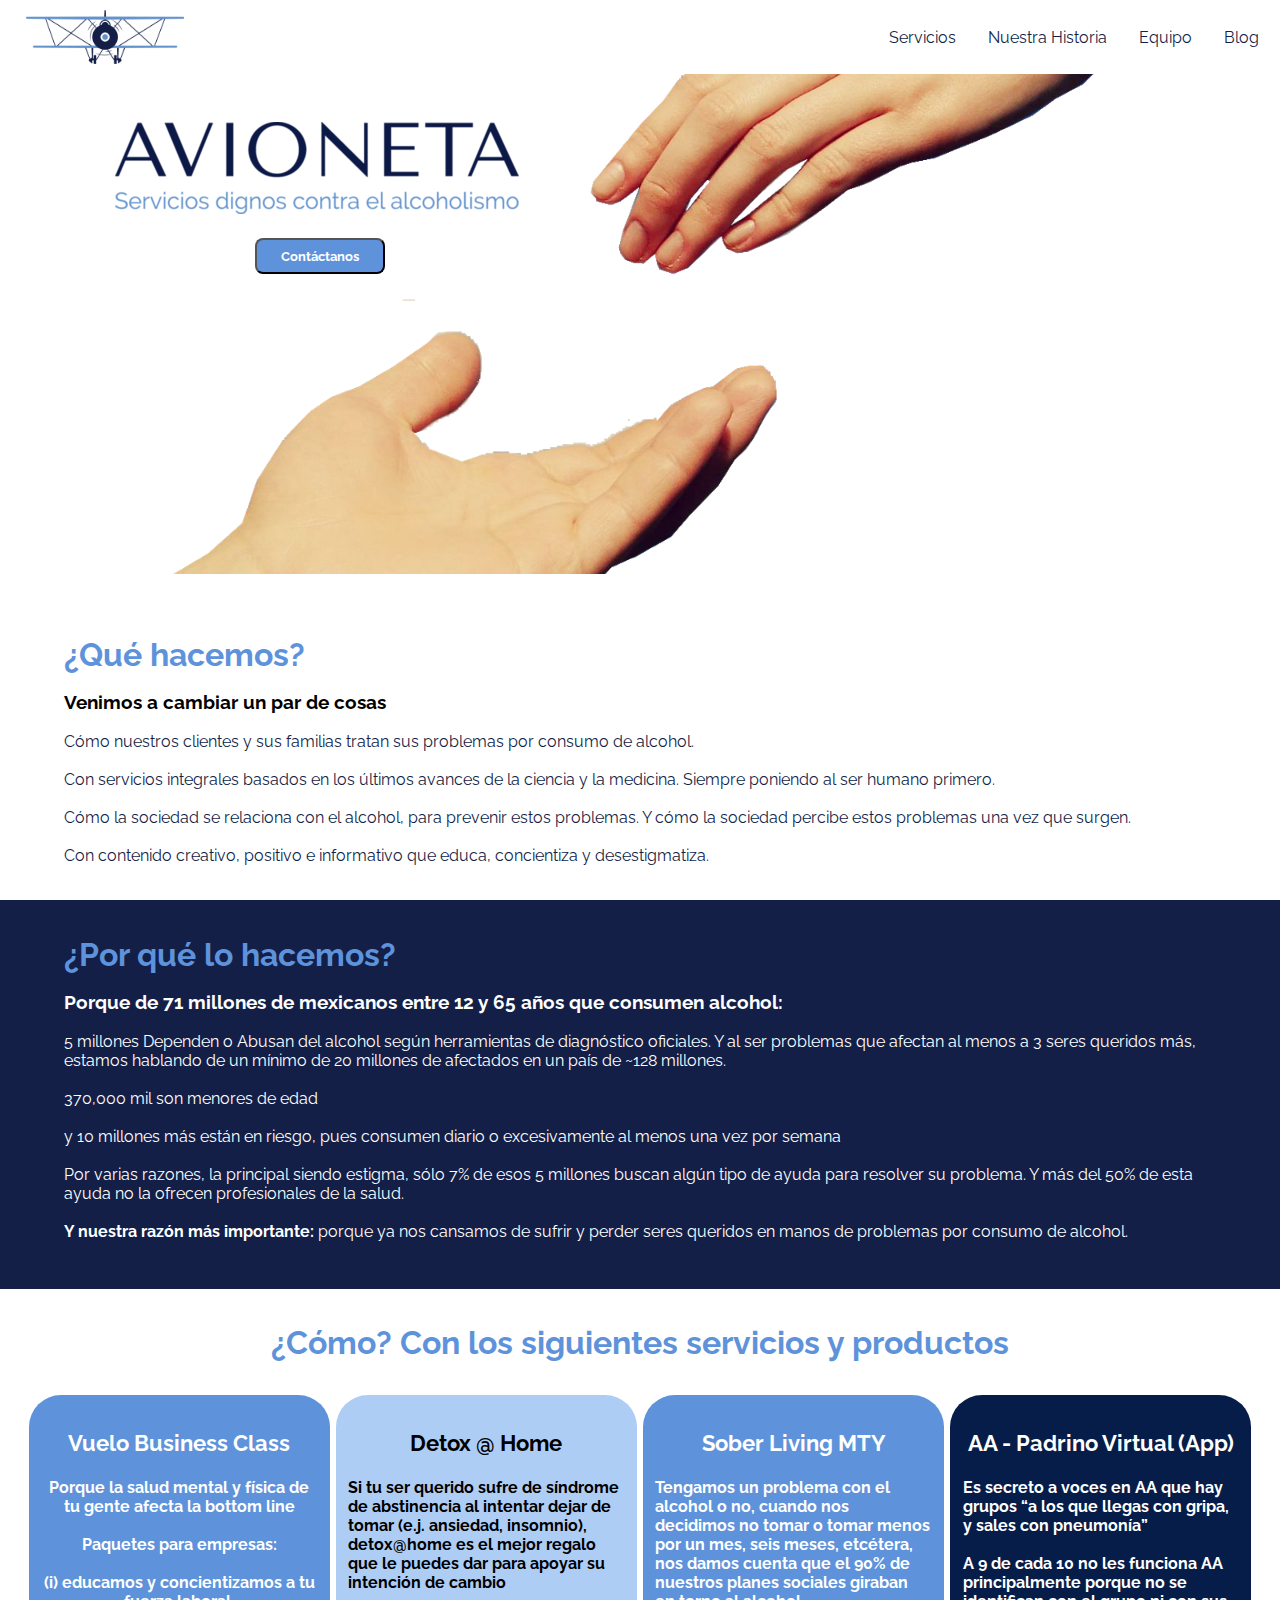
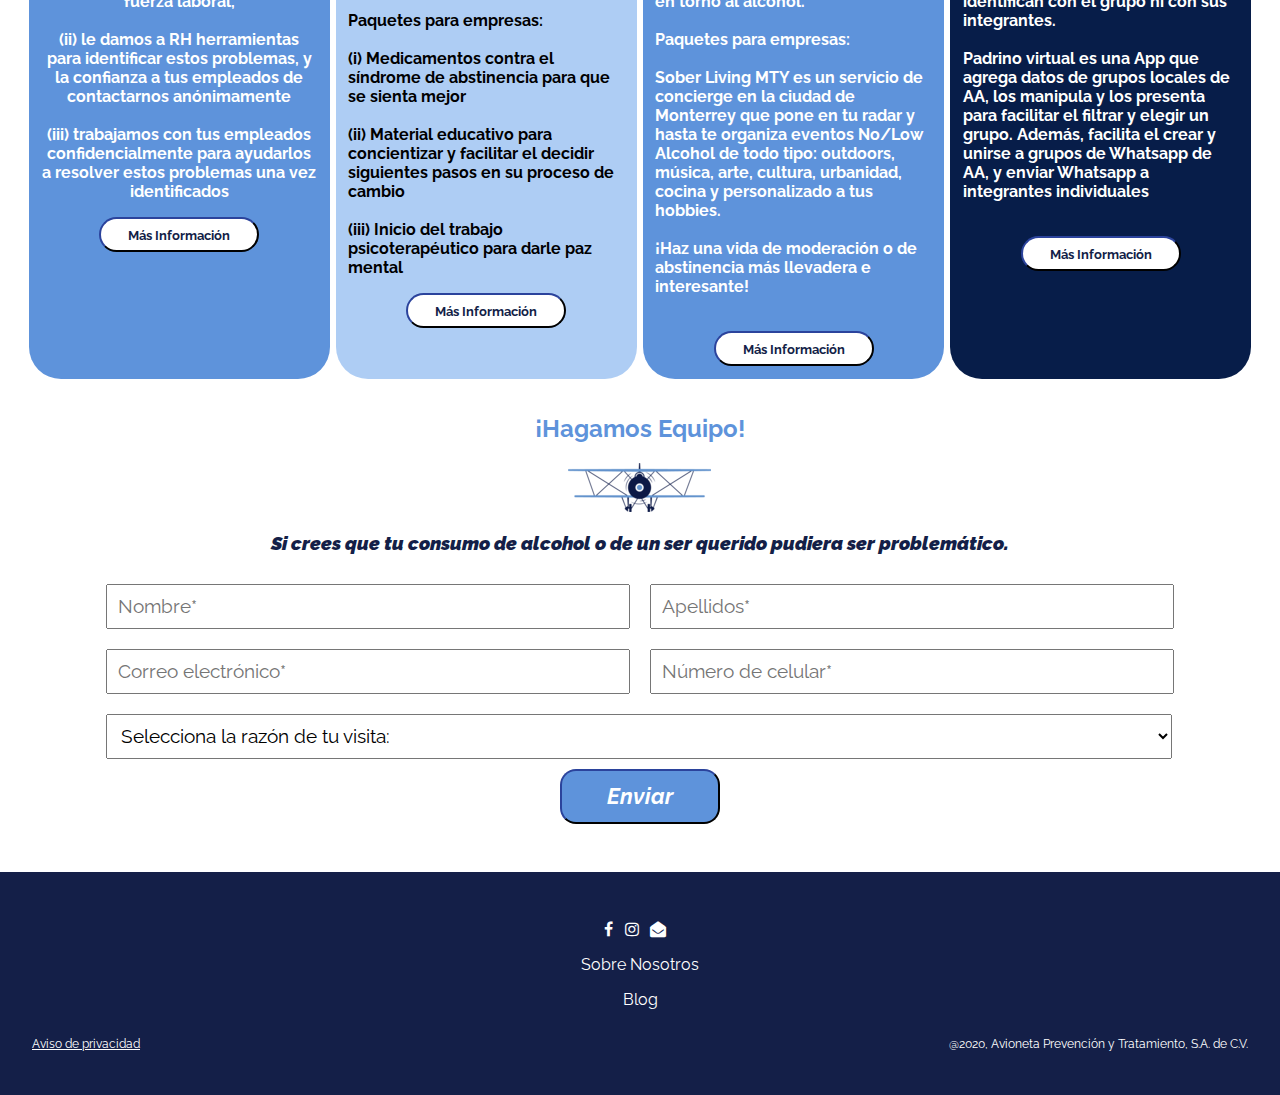
==== index.html @ 21b9b807 "first commit" ====
<html lang="en">
<head>
  <meta charset="UTF-8">
  <meta http-equiv="X-UA-Compatible" content="IE=edge">
  <meta name="viewport" content="width=device-width, initial-scale=1.0">
  <link rel="stylesheet" href="./styles/style.css">
  <link rel="stylesheet" href="https://cdnjs.cloudflare.com/ajax/libs/font-awesome/4.7.0/css/font-awesome.min.css">
  <title>Avioneta: Prevención y manejo de problemas por consumo de alcohol</title>
</head>
<body>
  
  <!-- Navbar -->
  <nav class="navbar">
    <div class="brand-title">
      <img src="assets/emblema_azul y celeste.png" alt="" class="navbar-image">
    </div>
    <a href="#" class="toggle-button">
      <span class="bar"></span>
      <span class="bar"></span>
      <span class="bar"></span>
    </a>
    <div class="navbar-links">
      <ul>
        <li><a href="#">Servicios</a></li>
        <li><a href="#">Nuestra Historia</a></li>
        <li><a href="#">Equipo</a></li>
        <li><a href="#">Blog</a></li>
      </ul>
    </div>
  </nav>

  <!-- Hero Image -->
  <div class="hero-logo-mobile"></div>
  <div class="hero-image">
    <div class="container-hero-image">
      <div class="hero-logo"></div>
      <!-- <h1><span class="hero-heading">Prevención y manejo de problemas por consumo de alcohol</span></h1>
      <span class="heroo-subheading">Estamos para ayudarte</span>
      <br> -->
      <button class="btn-contact">Contáctanos</button>
    </div>
  </div>

  <!-- Que hacemos -->
  <div class="seccion1_main_container">
    <!-- <div class="logo-avion"></div> -->
    <h1 class="seccion1_title">¿Qué hacemos?</h2>
      <h3 class="seccion1_subtitle">Venimos a cambiar un par de cosas</h2>
      <div class="paragraph_container">
        <p class="paragraph">
        
          Cómo nuestros clientes y sus familias tratan sus problemas por consumo de alcohol. <br><br>
          
          Con servicios integrales basados en los últimos avances de la ciencia y la medicina. Siempre poniendo al ser humano primero. <br><br>
          
          Cómo la sociedad se relaciona con el alcohol, para prevenir estos problemas. Y cómo la sociedad percibe estos problemas una vez que surgen. <br><br>
          
          Con contenido creativo, positivo e informativo que educa, concientiza y desestigmatiza. <br><br>
          
        </p>
      </div>
  </div>

  <!-- ¿Porque? -->
  <div class="seccion2_main_container">
    <h1 class="seccion2_title">¿Por qué lo hacemos? </h2>
      <h3 class="seccion2_subtitle">Porque de 71 millones de mexicanos entre 12 y 65 años que consumen alcohol:</h2>
      <div class="paragraph_container">
        <p class="paragraph_2">
        
          5 millones Dependen o Abusan del alcohol según herramientas de diagnóstico oficiales. Y al ser problemas que afectan al menos a 3 seres queridos más, estamos hablando de un mínimo de 20 millones de afectados en un país de ~128 millones.<br><br>
          
          370,000 mil son menores de edad<br><br>
          
          y 10 millones más están en riesgo, pues consumen diario o excesivamente al menos una vez por semana <br><br>
          
          Por varias razones, la principal siendo estigma, sólo 7% de esos 5 millones buscan algún tipo de ayuda para resolver su problema. Y más del 50% de esta ayuda no la ofrecen profesionales de la salud. <br><br>

          <strong>Y nuestra razón más importante:</strong>
           porque ya nos cansamos de sufrir y perder seres queridos en manos de problemas por consumo de alcohol.<br><br>
        </p>
      </div>
  </div>

  <!-- ¿Como?  Seccion 3-->
  <div class="seccion3_main_container">
    <h1 class="seccion3_title">¿Cómo? Con los siguientes servicios y productos</h2>
      <!-- 4 Columns -->
        <div class="flex_main_container">
          
          <!-- Column 1 -->
          <div class="column column1">
            <h3 class="heading_column heading_column1 ">Vuelo Business Class</h3>
            <p>
              Porque la salud mental y física de tu gente afecta la bottom line <br><br>
              Paquetes para empresas:
              <br><br>
              (i) educamos y concientizamos a tu fuerza laboral,
              <br><br>
              (ii) le damos a RH herramientas para identificar estos problemas, y la confianza a tus empleados de contactarnos anónimamente
              <br><br>
              (iii) trabajamos con tus empleados confidencialmente para ayudarlos a resolver estos problemas una vez identificados
            </p>
            <button class="btn_mas_info">Más Información</button>
          </div>

          <!-- Column 2 -->
          <div class="column column2">
            <h3 class="heading_column heading_column2">Detox @ Home</h3>
            <p>
              Si tu ser querido sufre de síndrome de abstinencia al intentar dejar de tomar (e.j. ansiedad, insomnio), detox@home es el mejor regalo que le puedes dar para apoyar su intención de cambio<br><br>
              Paquetes para empresas:
              <br><br>
              (i) Medicamentos contra el síndrome de abstinencia para que se sienta mejor
              <br><br>
              (ii) Material educativo para concientizar y facilitar el decidir siguientes pasos en su proceso de cambio
              <br><br>
              (iii) Inicio del trabajo psicoterapéutico para darle paz mental
            </p>
            <button class="btn_mas_info">Más Información</button>
          </div>
        
         <!-- Column 3 -->
         <div class="column column3">
          <h3 class="heading_column heading_column3">Sober Living MTY</h3>
          <p>
            Tengamos un problema con el alcohol o no, cuando nos decidimos no tomar o tomar menos por un mes, seis meses, etcétera, nos damos cuenta que el 90% de nuestros planes sociales giraban en torno al alcohol.<br><br>
            Paquetes para empresas:
            <br><br>
            Sober Living MTY es un servicio de concierge en la ciudad de Monterrey que pone en tu radar y hasta te organiza eventos No/Low Alcohol de todo tipo: outdoors, música, arte, cultura, urbanidad, cocina y personalizado a tus hobbies.
            <br><br>
            ¡Haz una vida de moderación o de abstinencia más llevadera e interesante!
            <br><br>
          </p>
          <button class="btn_mas_info">Más Información</button>
        </div>

        <!-- Column 4 -->
        <div class="column column4">
          
          <div>
            <h3 class="heading_column heading_column4">AA - Padrino Virtual (App)</h3>
            <p>
              Es secreto a voces en AA que hay grupos “a los que llegas con gripa, y sales con pneumonía”<br><br>
              A 9 de cada 10 no les funciona AA principalmente porque no se identifican con el grupo ni con sus integrantes.
              <br><br>
              Padrino virtual es una App que agrega datos de grupos locales de AA, los manipula y los presenta para facilitar el filtrar y elegir un grupo. Además, facilita el crear y unirse a grupos de Whatsapp de AA, y enviar Whatsapp a integrantes individuales
              <br><br>
            </p>
          </div>

          <div>
            <button class="btn_mas_info">Más Información</button>
          </div>

        </div>
      </div>
    </div>
    <!-- Maincontainer Div ENDS-->

    <!-- Seccion 4 Contactanos -->
    <div class="section_4_main">
      <div class="section_4_container">
        <h2 class="section4_heading">¡Hagamos Equipo!</h2>
        <!-- <h3 class="section4_subheading1">Ponte en contacto con nosotros</h3> -->
        <div class="logo-avion"></div>
         <h3 class="section4_subheading2">Si crees que tu consumo de alcohol o de un ser querido pudiera ser problemático. <br>
          </h3>
          <!-- Error Message -->
          <div class="error_message" id='error_message'></div>
           <form action="" class="contact_form" onsubmit="return validation()">
            <div class="form_section">
              <input type="text" placeholder="Nombre*" id="name">
              <input type="text" placeholder="Apellidos*" id="last_name">
            </div> 
            <div class="form_section">
              <input type="text" placeholder="Correo electrónico*" id="email">
              <input type="text" placeholder="Número de celular*" id="phone">
            </div>
             
             <select class="select_form" name="" id="razon_visita">
               <option value="no_selection">Selecciona la razón de tu visita:</option>
               <option value="consumo_propio">Es posible que mi consumo de alchol es problemático</option>
               <option value="ser_querido">Un ser querido tiene problemas con el alchol</option>
               <option value="otra">Otra</option>
              </select>
             
             <button type="submit" class="btn_submit_form">Enviar</button>
           </form>
     </div>
   </div>

   <!-- Footer -->
   <footer class="main-footer">
    <nav>
        <ul class="main-footer__links">
            <li class="main-footer__link">
              <a href="#" class="facebook"><i class="fa fa-facebook"></i></a>
              <a href="#" class="instagram"><i class="fa fa-instagram"></i></a>
              <a href="#" class="twitter"><i class="fa fa-envelope-open"></i></a>
              <a href="#" class="twitter"><i class="fa fa-linkedin-in"></i></a>
            </li>
            <li class="main-footer__link">
                <a href="#">Sobre Nosotros</a>
            </li>
            <li class="main-footer__link">
                <a href="#">Blog</a>
            </li>
        </ul>
      <div class="container_aviso">
        <a href="" class="aviso_privacidad">Aviso de privacidad</a>
        <p> @2020, Avioneta Prevención y Tratamiento, S.A. de C.V.</p>
      </div>
    </nav>
</footer>
  <script src="https://smtpjs.com/v3/smtp.js"></script>
  <script src="script.js" defer></script>
</body>
</html>
---- styles/style.css ----
@import url("https://fonts.googleapis.com/css?family=Raleway");
@import url("https://fonts.googleapis.com/css?family=Raleway");
@import url("https://fonts.googleapis.com/css?family=Raleway");
@import url("https://fonts.googleapis.com/css?family=Raleway");
@import url("https://fonts.googleapis.com/css?family=Raleway");
@import url("https://fonts.googleapis.com/css?family=Raleway");
@import url("https://fonts.googleapis.com/css?family=Raleway");
@import url("https://fonts.googleapis.com/css?family=Raleway");
@import url("https://fonts.googleapis.com/css?family=Raleway");
@import url("https://fonts.googleapis.com/css?family=Raleway");
@import url("https://fonts.googleapis.com/css?family=Raleway");
@import url("https://fonts.googleapis.com/css?family=Raleway");
@import url("https://fonts.googleapis.com/css?family=Raleway");
@import url("https://fonts.googleapis.com/css?family=Raleway");
@import url("https://fonts.googleapis.com/css?family=Raleway");
@import url("https://fonts.googleapis.com/css?family=Raleway");
.navbar {
  display: -webkit-box;
  display: -ms-flexbox;
  display: flex;
  position: relative;
  -webkit-box-pack: justify;
      -ms-flex-pack: justify;
          justify-content: space-between;
  -webkit-box-align: center;
      -ms-flex-align: center;
          align-items: center;
  background-color: white;
  color: #141f48;
  padding: 5px;
}

.brand-title {
  font-size: 1.5rem;
  padding: 5px;
  margin-left: 1rem;
}

.navbar-image {
  width: 20%;
}

.navbar-links {
  height: 100%;
}

.navbar-links ul {
  display: -webkit-box;
  display: -ms-flexbox;
  display: flex;
  margin: 0;
  padding: 0;
}

.navbar-links li {
  list-style: none;
}

.navbar-links li a {
  display: block;
  text-decoration: none;
  color: #141f48;
  padding: 1rem;
}

.navbar-links li a:hover {
  background-color: #5e93dB;
  color: white;
}

.toggle-button {
  position: absolute;
  top: .75rem;
  right: 1rem;
  display: none;
  -webkit-box-orient: vertical;
  -webkit-box-direction: normal;
      -ms-flex-direction: column;
          flex-direction: column;
  -webkit-box-pack: justify;
      -ms-flex-pack: justify;
          justify-content: space-between;
  width: 30px;
  height: 21px;
}

.toggle-button .bar {
  height: 3px;
  width: 100%;
  background-color: #141f48;
  border-radius: 10px;
}

@media (max-width: 800px) {
  .navbar {
    -webkit-box-orient: vertical;
    -webkit-box-direction: normal;
        -ms-flex-direction: column;
            flex-direction: column;
    -webkit-box-align: start;
        -ms-flex-align: start;
            align-items: flex-start;
  }
  .toggle-button {
    display: -webkit-box;
    display: -ms-flexbox;
    display: flex;
  }
  .navbar-links {
    display: none;
    width: 100%;
  }
  .navbar-links ul {
    width: 100%;
    -webkit-box-orient: vertical;
    -webkit-box-direction: normal;
        -ms-flex-direction: column;
            flex-direction: column;
  }
  .navbar-links ul li {
    text-align: center;
  }
  .navbar-links ul li a {
    padding: .5rem 1rem;
  }
  .navbar-links.active {
    display: -webkit-box;
    display: -ms-flexbox;
    display: flex;
  }
}

.hero-image {
  position: relative;
  height: 500px;
  overflow: hidden;
  background: url(../assets/hero_manos.png) no-repeat center;
  background-size: cover;
  z-index: 1;
}

.hero-logo {
  background: url(../assets/lgo-hero_404x92.png) no-repeat;
  display: block;
  margin: auto;
  margin-top: 3rem;
  height: 100px;
  width: 410px;
  z-index: 3;
}

.hero-logo-mobile {
  display: none;
}

.container-hero-image {
  position: absolute;
  width: 50%;
  overflow: hidden;
  text-align: center;
  z-index: 2;
}

.hero-heading {
  font-size: 1.0rem;
}

.hero-subheading {
  font-size: 1.0rem;
}

.btn-contact {
  background-color: #5e93dB;
  font-family: Raleway;
  font-weight: bold;
  border-radius: 0.5rem;
  color: white;
  padding: 0.5rem 1.5rem 0.5rem 1.5rem;
  display: block;
  margin: auto;
  margin-top: 1rem;
}

.btn-contact:hover {
  background-color: #141f48;
}

@media screen and (max-width: 650px) {
  .hero-image {
    height: 500px;
    background: url(../assets/hero_manos.png) no-repeat center;
    background-size: cover;
  }
  .container-hero-image {
    display: none;
  }
  .hero-logo-mobile {
    background: url(../assets/lgo-hero_404x92.png) no-repeat;
    display: block;
    margin: auto;
    margin-top: 3rem;
    height: 100px;
    width: 410px;
    z-index: 3;
  }
}

.seccion1_main_container {
  padding: 5%;
  padding-bottom: 0;
  padding-top: 4%;
}

.logo-avion {
  margin: auto;
  text-align: center;
  background: url(../assets/avioneta_143x49.png) no-repeat;
  height: 50px;
  width: 145px;
}

.seccion1_title {
  color: #5e93dB;
  margin: auto;
  margin-top: 10px;
}

seccion1_subtitle {
  color: #141f48;
}

.paragraph {
  font: Ralway;
  color: #141f48;
}

.seccion2_main_container {
  padding: 5%;
  padding-top: 2%;
  padding-bottom: 1%;
  background-color: #141f48;
}

.logo-avion {
  margin: auto;
  text-align: center;
  background: url(../assets/avioneta_143x49.png) no-repeat;
  height: 50px;
  width: 145px;
}

.seccion2_title {
  color: #5e93dB;
  margin: auto;
  margin-top: 10px;
}

.seccion2_subtitle {
  color: white;
}

.paragraph_2 {
  font: Ralway;
  color: white;
}

.seccion3_main_container {
  padding: 2%;
  padding-top: 2%;
  padding-bottom: 1%;
  background-color: white;
}

.seccion3_title {
  color: #5e93dB;
  margin: auto;
  margin-top: 10px;
  text-align: center;
  margin-bottom: 2.5%;
}

.flex_main_container {
  display: -webkit-box;
  display: -ms-flexbox;
  display: flex;
  -webkit-box-pack: justify;
      -ms-flex-pack: justify;
          justify-content: space-between;
}

.column {
  padding: 1%;
  margin: .25%;
  border-radius: 2rem;
  font-weight: bold;
  width: 25%;
}

.column h3 {
  text-align: center;
  font-size: 1.4rem;
}

.column1 {
  background-color: #5e93dB;
}

.column1 h3 {
  text-align: center;
  color: white;
}

.column1 p {
  text-align: center;
  color: white;
}

.column2 {
  background-color: #9dc2f2d2;
}

.column3 {
  background-color: #5E93DB;
}

.column3 h3 {
  color: white;
}

.column3 p {
  color: white;
}

.column4 {
  background-color: #071D49;
  color: white;
}

@media screen and (max-width: 650px) {
  .flex_main_container {
    display: block;
    -webkit-box-pack: justify;
        -ms-flex-pack: justify;
            justify-content: space-between;
  }
  .column {
    margin: 2%;
    padding: 2%;
    width: 96%;
  }
}

.btn_mas_info {
  height: 35px;
  width: 10rem;
  background-color: white;
  color: #141f48;
  border-radius: 2rem;
  border-color: #141f48;
  font-weight: bold;
  font-style: normal;
  display: block;
  margin: auto;
}

.btn_mas_info:hover {
  color: white;
}

.section_4_container {
  width: 85%;
  margin: auto;
}

.logo-avion {
  margin: auto;
  text-align: center;
  background: url(../assets/avioneta_143x49.png) no-repeat;
  height: 50px;
  width: 145px;
}

.section4_heading {
  text-align: center;
  font-size: 1.5rem;
  color: #5e93dB;
}

.section4_subheading1 {
  font-size: 1.4rem;
  font-weight: 900;
  color: #141f48;
  text-align: center;
  font-style: oblique;
}

.section4_subheading2 {
  font-size: 1.2rem;
  font-weight: 900;
  color: #141f48;
  text-align: center;
  font-style: italic;
}

.contact_form {
  text-align: center;
}

.contact_form input {
  width: 100%;
  height: 45px;
  margin: 5px 0px 5px 0px;
  padding-left: 10px;
  font-size: 1.2rem;
}

.contact_form input::focus {
  border-width: 10px;
}

.select_form {
  display: block;
  width: 98%;
  font-family: inherit;
  height: 45px;
  margin: 10px 30px 0px 10px;
  padding-left: 10px;
  font-size: 1.2rem;
}

.btn_submit_form {
  height: 55px;
  width: 10rem;
  background-color: #5e93dB;
  color: white;
  border-radius: 1rem;
  border-color: #141f48;
  margin-top: 10px;
  font-weight: bold;
  font-size: 1.4rem;
  font-style: italic;
}

.btn_submit_form:hover {
  background-color: #141f48;
}

@media screen and (max-width: 650px) {
  .btn_submit_form {
    display: block;
  }
}

@media screen and (min-width: 650px) {
  .form_section {
    display: -webkit-box;
    display: -ms-flexbox;
    display: flex;
    -webkit-box-orient: horizontal;
    -webkit-box-direction: normal;
        -ms-flex-direction: row;
            flex-direction: row;
    -webkit-box-pack: justify;
        -ms-flex-pack: justify;
            justify-content: space-between;
  }
  .form_section input {
    margin: 10px 10px 10px 10px;
  }
  .form_section select {
    margin: 0px 10px 0px 10px;
  }
}

.error_message {
  background-color: rgba(228, 99, 99, 0.529);
  font-family: Relway;
  text-align: center;
  font-size: 1.5rem;
  color: #5e93dB;
  width: 95%;
  margin: auto;
}

.main-footer {
  background: #141f48;
  padding: 2rem;
  margin-top: 3rem;
}

.main-footer__links {
  list-style: none;
  margin: 0;
  padding: 0;
  text-align: center;
}

.main-footer__link {
  display: block;
  margin: 1rem 0;
}

.main-footer__link a {
  color: white;
  text-decoration: none;
}

.main-footer__link a:hover,
.main-footer__link a:active {
  color: #ccc;
}

.instagram-icon {
  background: url(/assets/insta_36x36.png);
  width: 37px;
  height: 37px;
}

.facebook {
  color: white;
  margin: 3px;
}

.twitter {
  color: white;
  height: 20px;
  width: 20px;
  margin: 3px;
}

.instagram {
  margin: 4px;
  margin-left: 5px;
}

.column_paragraph {
  font-size: 0.90rem;
}

.column_objectives {
  font-size: 1.0rem;
}

.container_aviso {
  -webkit-box-pack: justify;
      -ms-flex-pack: justify;
          justify-content: space-between;
  display: -webkit-box;
  display: -ms-flexbox;
  display: flex;
  -webkit-box-align: center;
      -ms-flex-align: center;
          align-items: center;
}

.aviso_privacidad {
  text-decoration: underline;
  color: white;
  font-size: 0.75rem;
}

.container_aviso p {
  color: white;
  font-size: 0.75rem;
}

* {
  -webkit-box-sizing: border-box;
          box-sizing: border-box;
  font-family: Raleway;
}

body {
  margin: 0;
  padding: 0;
  background-color: white;
}
/*# sourceMappingURL=style.css.map */
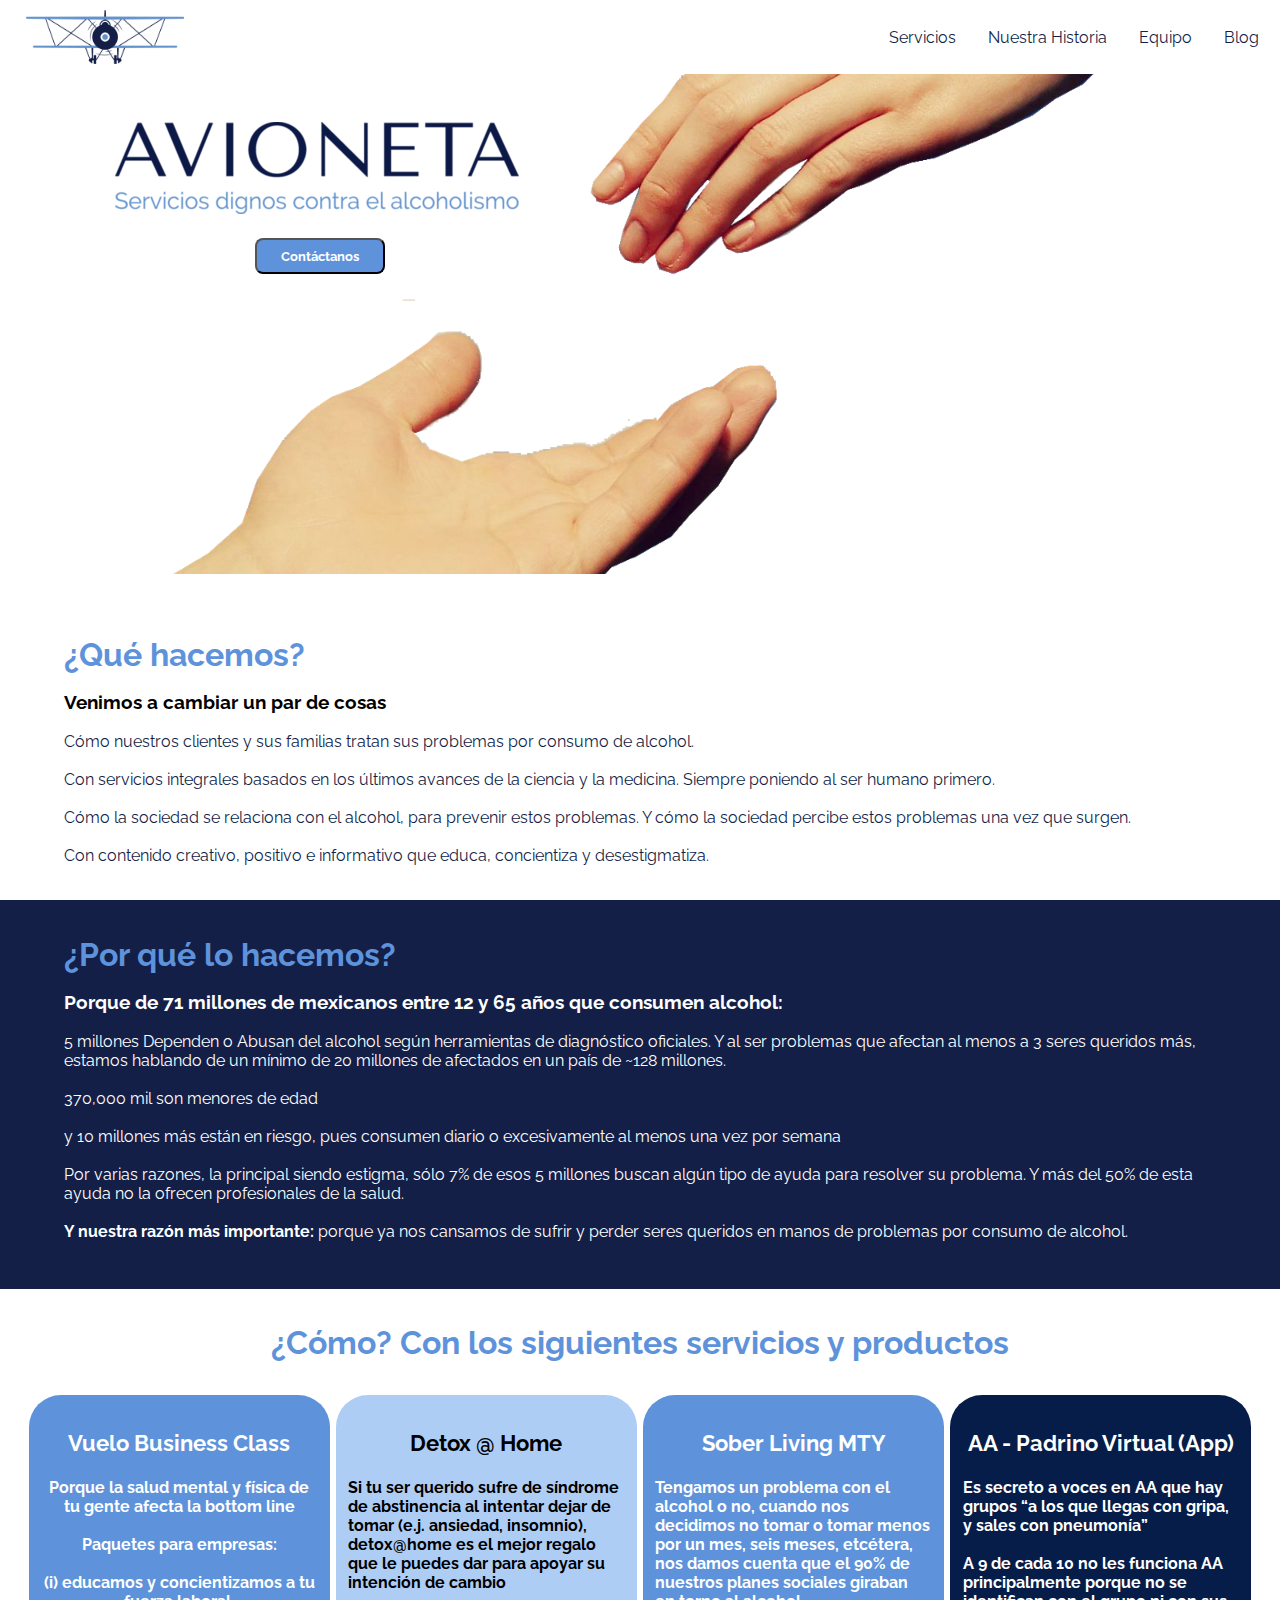
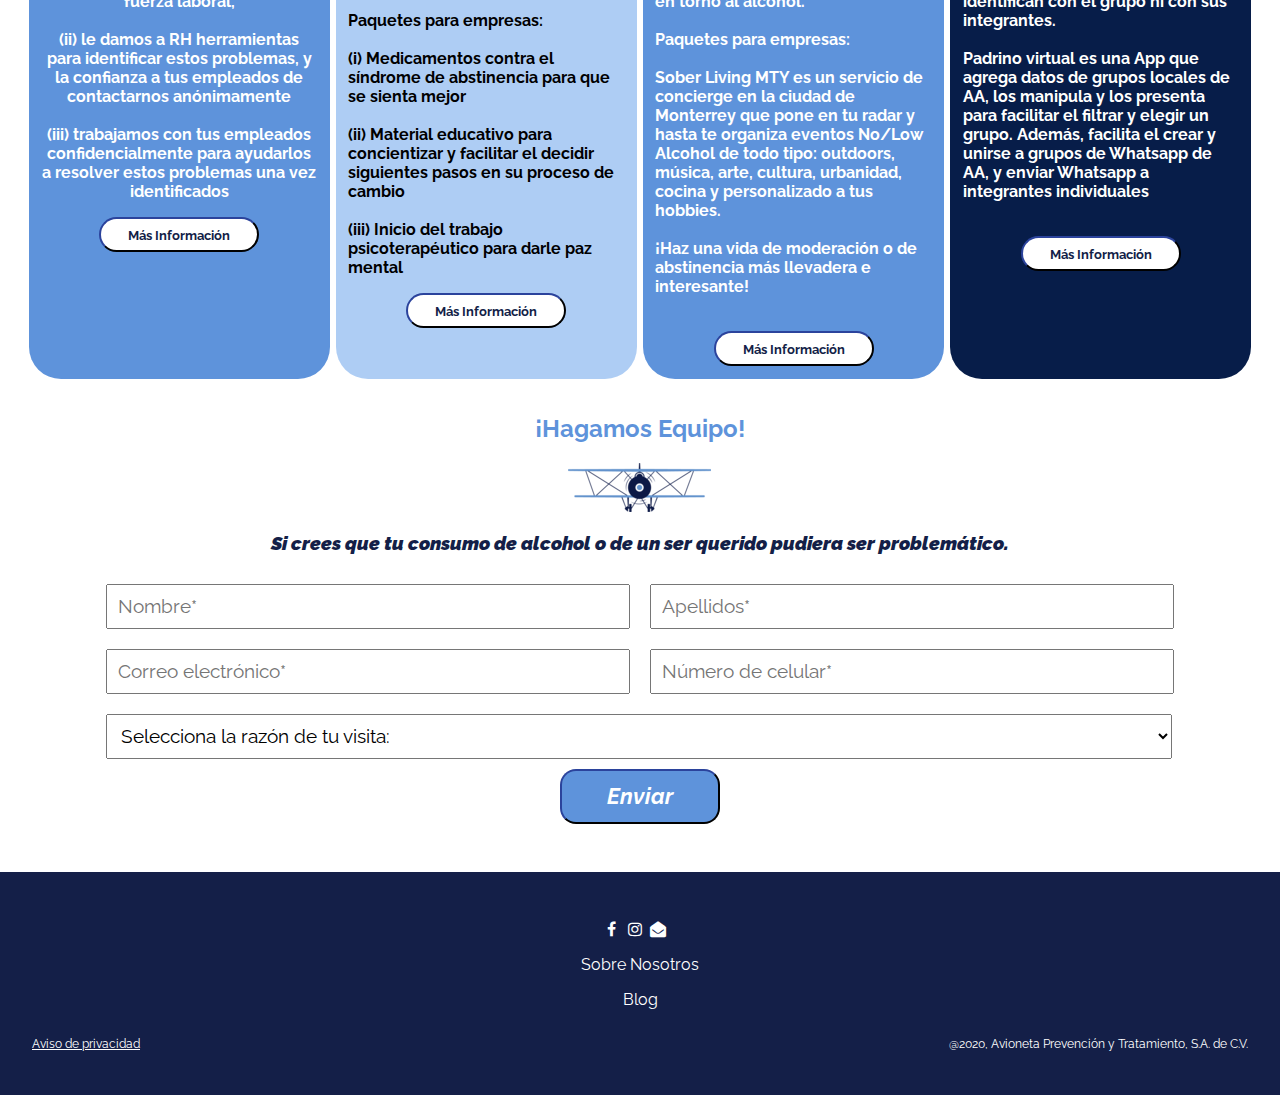
==== commit 0b58268d: "Second commit" ====
--- a/index.html
+++ b/index.html
@@ -168,13 +168,13 @@
           </h3>
           <!-- Error Message -->
           <div class="error_message" id='error_message'></div>
-           <form action="" class="contact_form" onsubmit="return validation()">
+           <form action="" class="contact_form" onsubmit="validation()">
             <div class="form_section">
               <input type="text" placeholder="Nombre*" id="name">
               <input type="text" placeholder="Apellidos*" id="last_name">
             </div> 
             <div class="form_section">
-              <input type="text" placeholder="Correo electrónico*" id="email">
+              <input type="text" placeholder="Correo electrónico*" id="user_email">
               <input type="text" placeholder="Número de celular*" id="phone">
             </div>
              
@@ -195,9 +195,9 @@
     <nav>
         <ul class="main-footer__links">
             <li class="main-footer__link">
-              <a href="#" class="facebook"><i class="fa fa-facebook"></i></a>
-              <a href="#" class="instagram"><i class="fa fa-instagram"></i></a>
-              <a href="#" class="twitter"><i class="fa fa-envelope-open"></i></a>
+              <a href="https://www.facebook.com/avioneta.mx/" class="facebook"><i class="fa fa-facebook"></i></a>
+              <a href="https://instagram.com/avioneta_mx?igshid=49gs3k3c9vjs" class="instagram"><i class="fa fa-instagram"></i></a>
+              <a href="contacto@avioneta.org" class="mail"><i class="fa fa-envelope-open"></i></a>
               <a href="#" class="twitter"><i class="fa fa-linkedin-in"></i></a>
             </li>
             <li class="main-footer__link">
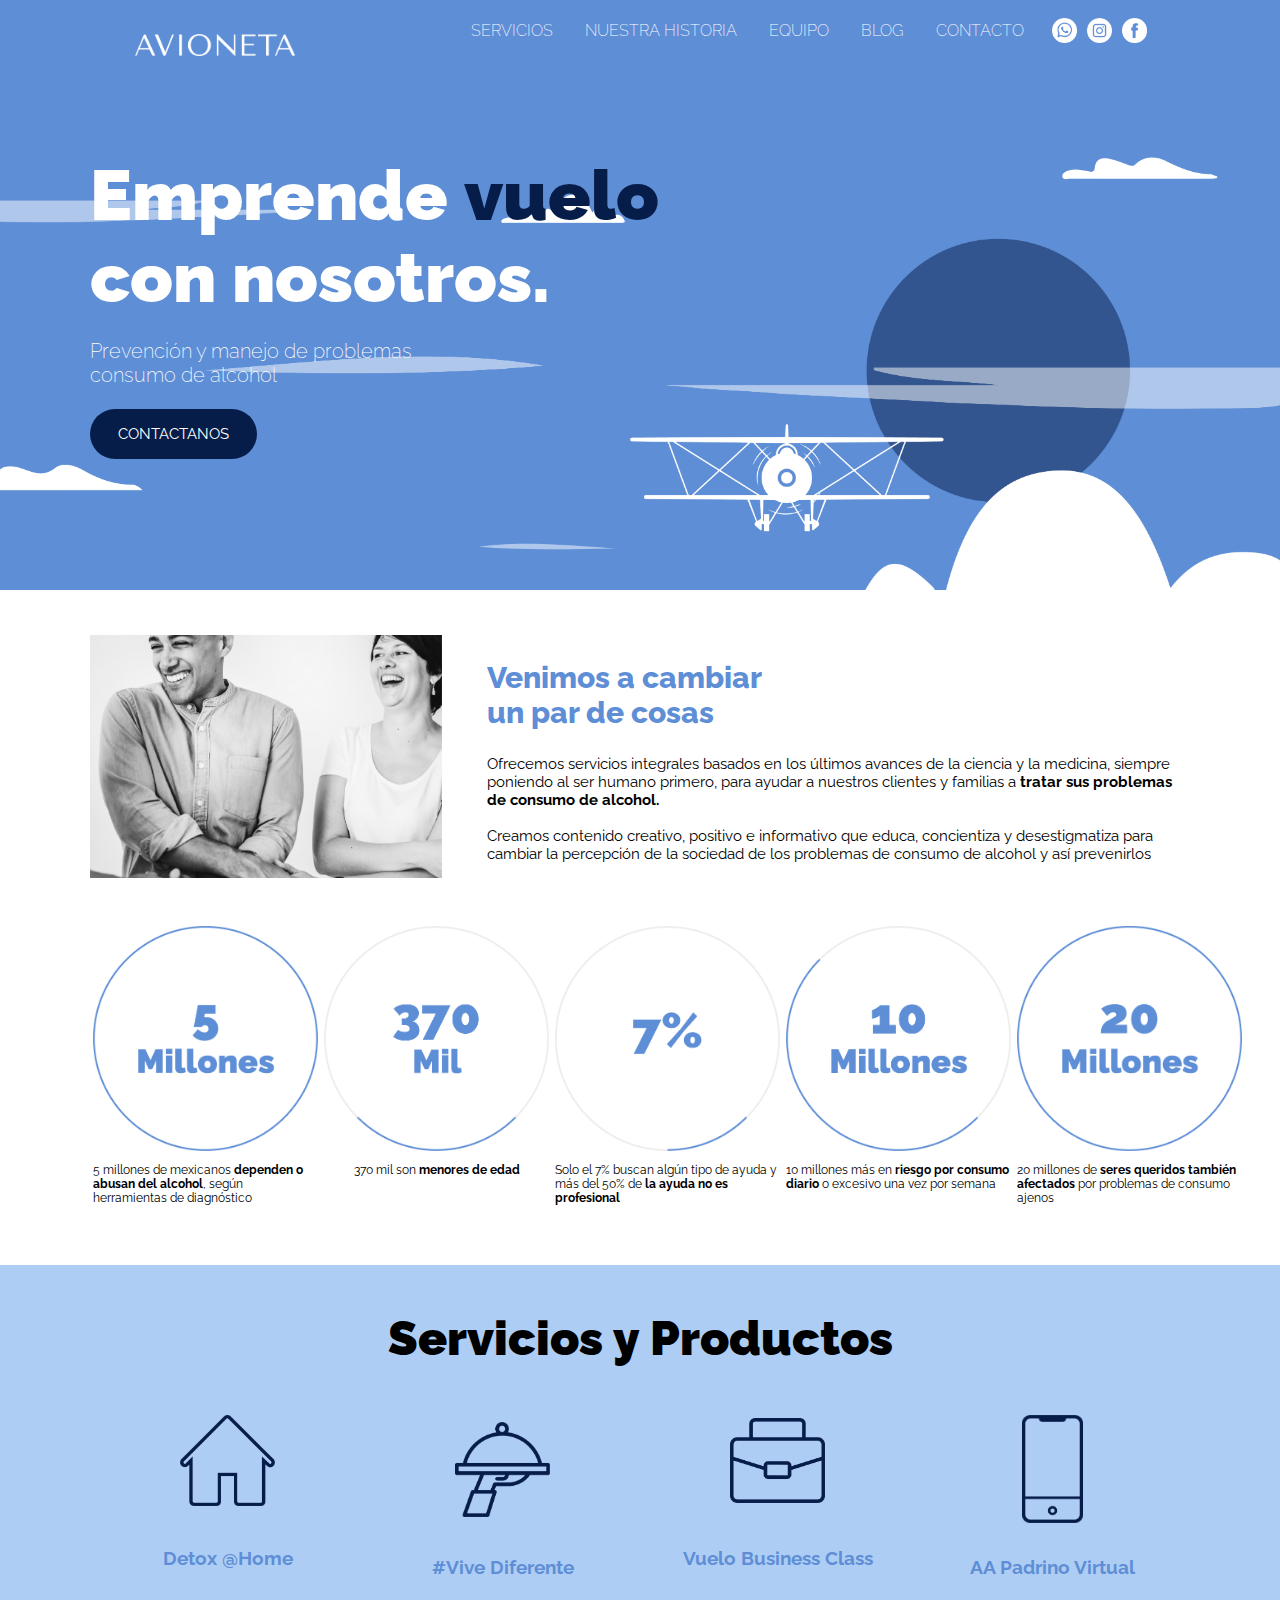
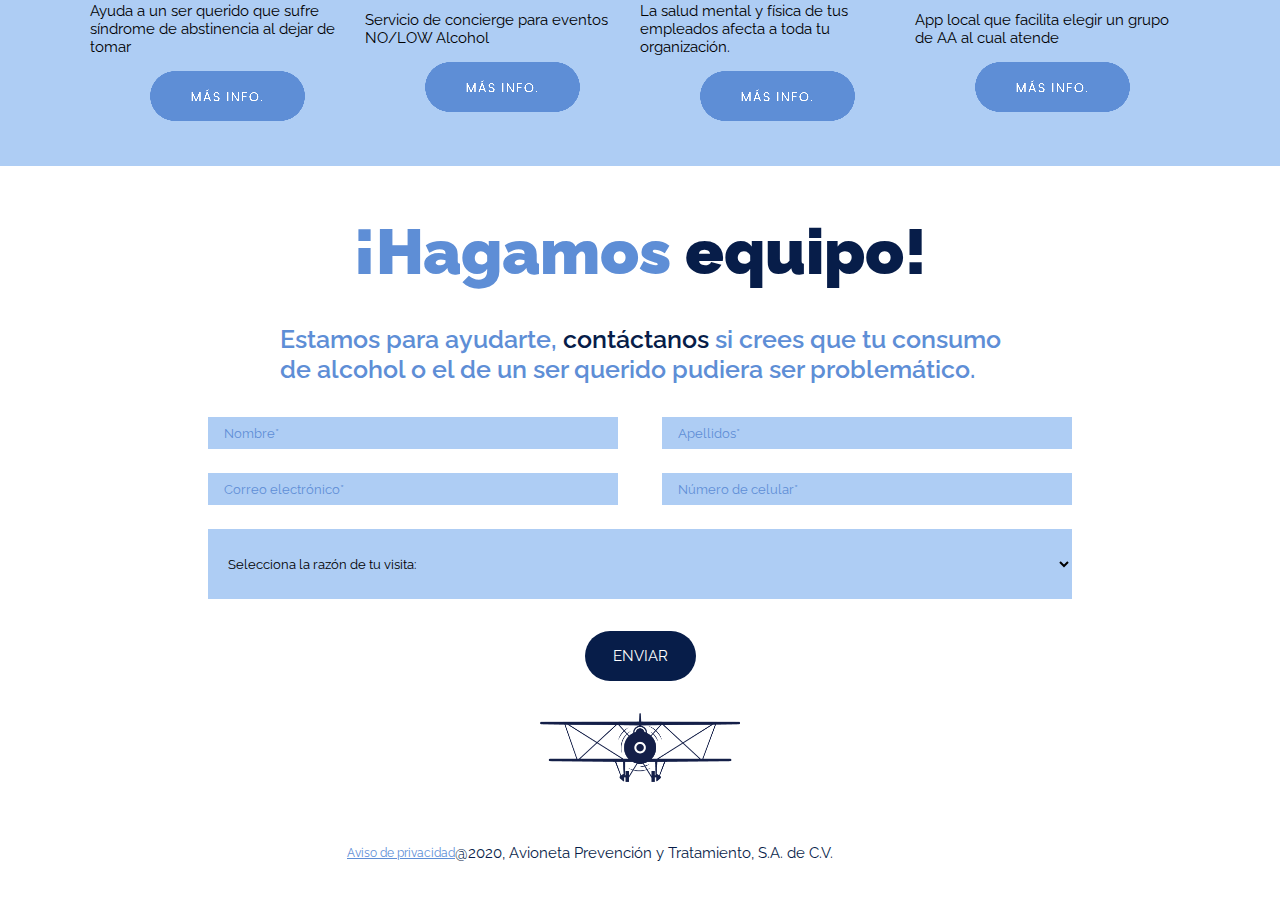
==== commit 6051f8c1: "website" ====
--- a/index.html
+++ b/index.html
@@ -4,7 +4,8 @@
   <meta http-equiv="X-UA-Compatible" content="IE=edge">
   <meta name="viewport" content="width=device-width, initial-scale=1.0">
   <link rel="stylesheet" href="./styles/style.css">
-  <link rel="stylesheet" href="https://cdnjs.cloudflare.com/ajax/libs/font-awesome/4.7.0/css/font-awesome.min.css">
+  <link rel="preconnect" href="https://fonts.gstatic.com">
+  <link href="https://fonts.googleapis.com/css2?family=Raleway:ital,wght@0,100;0,200;0,300;0,400;0,500;0,600;0,700;0,800;0,900;1,100;1,200;1,300;1,400;1,500;1,600;1,700;1,800;1,900&display=swap" rel="stylesheet">
   <title>Avioneta: Prevención y manejo de problemas por consumo de alcohol</title>
 </head>
 <body>
@@ -12,7 +13,7 @@
   <!-- Navbar -->
   <nav class="navbar">
     <div class="brand-title">
-      <img src="assets/emblema_azul y celeste.png" alt="" class="navbar-image">
+      <img src="assets/logotipo2_blanco.png" alt="" class="navbar-image">
     </div>
     <a href="#" class="toggle-button">
       <span class="bar"></span>
@@ -21,150 +22,153 @@
     </a>
     <div class="navbar-links">
       <ul>
-        <li><a href="#">Servicios</a></li>
-        <li><a href="#">Nuestra Historia</a></li>
-        <li><a href="#">Equipo</a></li>
-        <li><a href="#">Blog</a></li>
+        <li><a href="#">SERVICIOS</a></li>
+        <li><a href="#">NUESTRA HISTORIA</a></li>
+        <li><a href="#">EQUIPO</a></li>
+        <li><a href="#">BLOG</a></li>
+        <li><a href="#">CONTACTO</a></li>
+        <div class='icons'>
+          <a href=""><img src="/assets/Avio_WEB_Asset-03.png" alt=""></a>
+          <a href=""><img src="/assets/Avio_WEB_Asset-04.png" alt=""></a>
+          <a href=""><img src="/assets/Avio_WEB_Asset-05.png" alt=""></a>
+        </div>
       </ul>
+
     </div>
   </nav>
 
-  <!-- Hero Image -->
+  <!-- Hero Image Section -->
   <div class="hero-logo-mobile"></div>
   <div class="hero-image">
     <div class="container-hero-image">
-      <div class="hero-logo"></div>
-      <!-- <h1><span class="hero-heading">Prevención y manejo de problemas por consumo de alcohol</span></h1>
-      <span class="heroo-subheading">Estamos para ayudarte</span>
-      <br> -->
-      <button class="btn-contact">Contáctanos</button>
-    </div>
-  </div>
-
-  <!-- Que hacemos -->
+      <h1 class="emprende-vuelo"> Emprende <p class="vuelo">vuelo </p> <br/> con nosotros.</h1>
+      <h1><span class="hero-heading">Prevención y manejo de problemas <br/> consumo de alcohol</span></h1>
+      <button class="btn-contact">CONTACTANOS</button>
+    </div>
+  </div>
+
+  <!-- Section 1 Que hacemos-->
   <div class="seccion1_main_container">
-    <!-- <div class="logo-avion"></div> -->
-    <h1 class="seccion1_title">¿Qué hacemos?</h2>
-      <h3 class="seccion1_subtitle">Venimos a cambiar un par de cosas</h2>
-      <div class="paragraph_container">
-        <p class="paragraph">
-        
-          Cómo nuestros clientes y sus familias tratan sus problemas por consumo de alcohol. <br><br>
-          
-          Con servicios integrales basados en los últimos avances de la ciencia y la medicina. Siempre poniendo al ser humano primero. <br><br>
-          
-          Cómo la sociedad se relaciona con el alcohol, para prevenir estos problemas. Y cómo la sociedad percibe estos problemas una vez que surgen. <br><br>
-          
-          Con contenido creativo, positivo e informativo que educa, concientiza y desestigmatiza. <br><br>
-          
-        </p>
+    <div class="img_couple">
+    </div>
+    <div class="section1_text">
+      <h2 class="subheading_section1">Venimos a cambiar <br/>un par de cosas</h2>
+      <p>Ofrecemos servicios integrales basados en los últimos avances de la 
+        ciencia y la medicina, siempre poniendo al ser humano primero, para 
+        ayudar a nuestros clientes y familias a 
+        <strong>tratar sus problemas de 
+          consumo de alcohol.</strong> <br/> <br/>
+
+        Creamos contenido creativo, positivo e informativo que educa, 
+        concientiza y desestigmatiza para cambiar la percepción 
+        de la sociedad de los problemas de consumo de alcohol y así 
+        prevenirlos</p>
+    </div>
+  </div>
+
+  <div class="seccion1_main_container">
+    
+    <div class="circle_container">
+      <div class="circle circle1"></div>
+      <p class="content_servicio">5 millones de mexicanos 
+        <span class="bold">dependen o abusan del 
+          alcohol</span>, según herramientas 
+        de diagnóstico</p>
+    </div>
+
+    <div class="circle_container">
+      <div class="circle circle2"></div>
+      <p class="content_servicio">370 mil son
+        <span class="bold">menores de edad</span> </p>
+    </div>
+
+    <div class="circle_container">
+      <div class="circle circle3"></div>
+      <p class="content_servicio">Solo el 7% buscan algún tipo 
+        de ayuda y más del 50% de 
+        <span class="bold"> la ayuda no es profesional</span></p>
+    </div>
+
+    <div class="circle_container">
+      <div class="circle circle4"></div>
+      <p class="content_servicio">10 millones más en <span class="bold">riesgo 
+        por consumo diario</span> o 
+        excesivo una vez por semana</p>
+    </div>
+
+    <div class="circle_container">
+      <div class="circle circle5"></div>
+      <p class="content_servicio">20 millones de 
+        <span class="bold">seres queridos también afectados</span>
+        por problemas de consumo 
+        ajenos</p>
+    </div>
+
+  </div>
+
+  <!-- Section 2 Servicios y Productos -->
+  <div class="big_container">
+    <h1 class="section2_heading">Servicios y Productos</h1>
+    
+      <div class="seccion2_main_container">
+        <div class="servicio_container">
+          <div class="servicio servicio1"></div>
+          <h3>Detox @Home</h3>
+          <p>Ayuda a un ser querido que 
+            sufre síndrome de 
+            abstinencia al dejar de tomar</p>
+            <input class="btn-image btn1" onclick="dropdown1()" type="image" id="btn-mas-info" alt="Más Información"
+            src="/assets/155x50.png">
+        </div>
+  
+        <div class="servicio_container">
+          <div class="servicio servicio2"></div>
+          <h3>#Vive Diferente</h3>
+          <p>Servicio de concierge 
+            para eventos 
+            NO/LOW Alcohol</p>
+            <input class="btn-image btn2" onclick="dropdown2()" type="image" id="btn-mas-info" alt="Más Información"
+            src="/assets/output-onlinepngtools.png">
+        </div>
+  
+        <div class="servicio_container">
+          <div class="servicio servicio3"></div>
+          <h3>Vuelo Business Class</h3>
+          <p>La salud mental y física de 
+            tus empleados afecta a toda 
+            tu organización.</p>
+            <input class="btn-image btn3" type="image" onclick="dropdown3()" id="btn-mas-info" alt="Más Información"
+            src="/assets/output-onlinepngtools.png">
+        </div>
+  
+        <div class="servicio_container">
+          <div class="servicio servicio4"></div>
+          <h3>AA Padrino Virtual</h3>
+          <p>App local que facilita elegir un 
+            grupo de AA al cual atende</p>
+            <input class="btn-image btn4" onclick="dropdown4()" type="image" id="btn-mas-info" alt="Más Información"
+            src="/assets/output-onlinepngtools.png">
+        </div>
       </div>
   </div>
 
-  <!-- ¿Porque? -->
-  <div class="seccion2_main_container">
-    <h1 class="seccion2_title">¿Por qué lo hacemos? </h2>
-      <h3 class="seccion2_subtitle">Porque de 71 millones de mexicanos entre 12 y 65 años que consumen alcohol:</h2>
-      <div class="paragraph_container">
-        <p class="paragraph_2">
-        
-          5 millones Dependen o Abusan del alcohol según herramientas de diagnóstico oficiales. Y al ser problemas que afectan al menos a 3 seres queridos más, estamos hablando de un mínimo de 20 millones de afectados en un país de ~128 millones.<br><br>
-          
-          370,000 mil son menores de edad<br><br>
-          
-          y 10 millones más están en riesgo, pues consumen diario o excesivamente al menos una vez por semana <br><br>
-          
-          Por varias razones, la principal siendo estigma, sólo 7% de esos 5 millones buscan algún tipo de ayuda para resolver su problema. Y más del 50% de esta ayuda no la ofrecen profesionales de la salud. <br><br>
-
-          <strong>Y nuestra razón más importante:</strong>
-           porque ya nos cansamos de sufrir y perder seres queridos en manos de problemas por consumo de alcohol.<br><br>
-        </p>
-      </div>
-  </div>
-
-  <!-- ¿Como?  Seccion 3-->
-  <div class="seccion3_main_container">
-    <h1 class="seccion3_title">¿Cómo? Con los siguientes servicios y productos</h2>
-      <!-- 4 Columns -->
-        <div class="flex_main_container">
-          
-          <!-- Column 1 -->
-          <div class="column column1">
-            <h3 class="heading_column heading_column1 ">Vuelo Business Class</h3>
-            <p>
-              Porque la salud mental y física de tu gente afecta la bottom line <br><br>
-              Paquetes para empresas:
-              <br><br>
-              (i) educamos y concientizamos a tu fuerza laboral,
-              <br><br>
-              (ii) le damos a RH herramientas para identificar estos problemas, y la confianza a tus empleados de contactarnos anónimamente
-              <br><br>
-              (iii) trabajamos con tus empleados confidencialmente para ayudarlos a resolver estos problemas una vez identificados
-            </p>
-            <button class="btn_mas_info">Más Información</button>
-          </div>
-
-          <!-- Column 2 -->
-          <div class="column column2">
-            <h3 class="heading_column heading_column2">Detox @ Home</h3>
-            <p>
-              Si tu ser querido sufre de síndrome de abstinencia al intentar dejar de tomar (e.j. ansiedad, insomnio), detox@home es el mejor regalo que le puedes dar para apoyar su intención de cambio<br><br>
-              Paquetes para empresas:
-              <br><br>
-              (i) Medicamentos contra el síndrome de abstinencia para que se sienta mejor
-              <br><br>
-              (ii) Material educativo para concientizar y facilitar el decidir siguientes pasos en su proceso de cambio
-              <br><br>
-              (iii) Inicio del trabajo psicoterapéutico para darle paz mental
-            </p>
-            <button class="btn_mas_info">Más Información</button>
-          </div>
-        
-         <!-- Column 3 -->
-         <div class="column column3">
-          <h3 class="heading_column heading_column3">Sober Living MTY</h3>
-          <p>
-            Tengamos un problema con el alcohol o no, cuando nos decidimos no tomar o tomar menos por un mes, seis meses, etcétera, nos damos cuenta que el 90% de nuestros planes sociales giraban en torno al alcohol.<br><br>
-            Paquetes para empresas:
-            <br><br>
-            Sober Living MTY es un servicio de concierge en la ciudad de Monterrey que pone en tu radar y hasta te organiza eventos No/Low Alcohol de todo tipo: outdoors, música, arte, cultura, urbanidad, cocina y personalizado a tus hobbies.
-            <br><br>
-            ¡Haz una vida de moderación o de abstinencia más llevadera e interesante!
-            <br><br>
-          </p>
-          <button class="btn_mas_info">Más Información</button>
-        </div>
-
-        <!-- Column 4 -->
-        <div class="column column4">
-          
-          <div>
-            <h3 class="heading_column heading_column4">AA - Padrino Virtual (App)</h3>
-            <p>
-              Es secreto a voces en AA que hay grupos “a los que llegas con gripa, y sales con pneumonía”<br><br>
-              A 9 de cada 10 no les funciona AA principalmente porque no se identifican con el grupo ni con sus integrantes.
-              <br><br>
-              Padrino virtual es una App que agrega datos de grupos locales de AA, los manipula y los presenta para facilitar el filtrar y elegir un grupo. Además, facilita el crear y unirse a grupos de Whatsapp de AA, y enviar Whatsapp a integrantes individuales
-              <br><br>
-            </p>
-          </div>
-
-          <div>
-            <button class="btn_mas_info">Más Información</button>
-          </div>
-
-        </div>
-      </div>
-    </div>
-    <!-- Maincontainer Div ENDS-->
+
+  <!-- Display container -->
+  <div class="display_container">
+    <h3 class="title-paquete">Paquete Empresarial</h3>
+    <ul class="list-paquete">
+      <li>Educamos y concientizamos a tu fuerza labora</li>
+      <li>Compartimos con RH herramientas para identificar estos problemas, y la confianza a tus empleados contactarnos anónimamente</li>
+      <li>Trabajamos con tus empleados confidencialmente para ayudarlos a resolver estos problemas una vez identificados</li>
+    </ul>
+  </div>
+
 
     <!-- Seccion 4 Contactanos -->
     <div class="section_4_main">
-      <div class="section_4_container">
-        <h2 class="section4_heading">¡Hagamos Equipo!</h2>
+        <h1 class="heading_hagamos_equipo">¡Hagamos <span class="blue">equipo!</span></h1>
         <!-- <h3 class="section4_subheading1">Ponte en contacto con nosotros</h3> -->
-        <div class="logo-avion"></div>
-         <h3 class="section4_subheading2">Si crees que tu consumo de alcohol o de un ser querido pudiera ser problemático. <br>
+         <h3 class="section4_subheading2">Estamos para ayudarte, <span class="blue">contáctanos</span> si crees que tu consumo <br/> de alcohol o el de un ser querido pudiera ser problemático. <br>
           </h3>
           <!-- Error Message -->
           <div class="error_message" id='error_message'></div>
@@ -178,38 +182,28 @@
               <input type="text" placeholder="Número de celular*" id="phone">
             </div>
              
-             <select class="select_form" name="" id="razon_visita">
+             <select class="select" name="" id="razon_visita">
                <option value="no_selection">Selecciona la razón de tu visita:</option>
                <option value="consumo_propio">Es posible que mi consumo de alchol es problemático</option>
                <option value="ser_querido">Un ser querido tiene problemas con el alchol</option>
                <option value="otra">Otra</option>
               </select>
              
-             <button type="submit" class="btn_submit_form">Enviar</button>
+             <button type="submit" class="btn-contact">ENVIAR</button>
            </form>
-     </div>
-   </div>
-
+           
+           <div class="logo-avion"></div>
+        
+          </div>
+   
+   
    <!-- Footer -->
+   
    <footer class="main-footer">
     <nav>
-        <ul class="main-footer__links">
-            <li class="main-footer__link">
-              <a href="https://www.facebook.com/avioneta.mx/" class="facebook"><i class="fa fa-facebook"></i></a>
-              <a href="https://instagram.com/avioneta_mx?igshid=49gs3k3c9vjs" class="instagram"><i class="fa fa-instagram"></i></a>
-              <a href="contacto@avioneta.org" class="mail"><i class="fa fa-envelope-open"></i></a>
-              <a href="#" class="twitter"><i class="fa fa-linkedin-in"></i></a>
-            </li>
-            <li class="main-footer__link">
-                <a href="#">Sobre Nosotros</a>
-            </li>
-            <li class="main-footer__link">
-                <a href="#">Blog</a>
-            </li>
-        </ul>
       <div class="container_aviso">
         <a href="" class="aviso_privacidad">Aviso de privacidad</a>
-        <p> @2020, Avioneta Prevención y Tratamiento, S.A. de C.V.</p>
+        <p class="avioneta_2020"> @2020, Avioneta Prevención y Tratamiento, S.A. de C.V.</p>
       </div>
     </nav>
 </footer>
--- a/styles/style.css
+++ b/styles/style.css
@@ -1,19 +1,18 @@
-@import url("https://fonts.googleapis.com/css?family=Raleway");
-@import url("https://fonts.googleapis.com/css?family=Raleway");
-@import url("https://fonts.googleapis.com/css?family=Raleway");
-@import url("https://fonts.googleapis.com/css?family=Raleway");
-@import url("https://fonts.googleapis.com/css?family=Raleway");
-@import url("https://fonts.googleapis.com/css?family=Raleway");
-@import url("https://fonts.googleapis.com/css?family=Raleway");
-@import url("https://fonts.googleapis.com/css?family=Raleway");
-@import url("https://fonts.googleapis.com/css?family=Raleway");
-@import url("https://fonts.googleapis.com/css?family=Raleway");
-@import url("https://fonts.googleapis.com/css?family=Raleway");
-@import url("https://fonts.googleapis.com/css?family=Raleway");
-@import url("https://fonts.googleapis.com/css?family=Raleway");
-@import url("https://fonts.googleapis.com/css?family=Raleway");
-@import url("https://fonts.googleapis.com/css?family=Raleway");
-@import url("https://fonts.googleapis.com/css?family=Raleway");
+@import url("https://fonts.googleapis.com/css2?family=Raleway:ital,wght@0,100;0,200;0,300;0,400;0,500;0,600;0,700;0,800;0,900;1,100;1,200;1,300;1,400;1,500;1,600;1,700;1,800;1,900&display=swap");
+@import url("https://fonts.googleapis.com/css2?family=Raleway:ital,wght@0,100;0,200;0,300;0,400;0,500;0,600;0,700;0,800;0,900;1,100;1,200;1,300;1,400;1,500;1,600;1,700;1,800;1,900&display=swap");
+@import url("https://fonts.googleapis.com/css2?family=Raleway:ital,wght@0,100;0,200;0,300;0,400;0,500;0,600;0,700;0,800;0,900;1,100;1,200;1,300;1,400;1,500;1,600;1,700;1,800;1,900&display=swap");
+@import url("https://fonts.googleapis.com/css2?family=Raleway:ital,wght@0,100;0,200;0,300;0,400;0,500;0,600;0,700;0,800;0,900;1,100;1,200;1,300;1,400;1,500;1,600;1,700;1,800;1,900&display=swap");
+@import url("https://fonts.googleapis.com/css2?family=Raleway:ital,wght@0,100;0,200;0,300;0,400;0,500;0,600;0,700;0,800;0,900;1,100;1,200;1,300;1,400;1,500;1,600;1,700;1,800;1,900&display=swap");
+@import url("https://fonts.googleapis.com/css2?family=Raleway:ital,wght@0,100;0,200;0,300;0,400;0,500;0,600;0,700;0,800;0,900;1,100;1,200;1,300;1,400;1,500;1,600;1,700;1,800;1,900&display=swap");
+@import url("https://fonts.googleapis.com/css2?family=Raleway:ital,wght@0,100;0,200;0,300;0,400;0,500;0,600;0,700;0,800;0,900;1,100;1,200;1,300;1,400;1,500;1,600;1,700;1,800;1,900&display=swap");
+h3 {
+  color: #5e8ed6;
+}
+
+h3 {
+  color: #5e8ed6;
+}
+
 .navbar {
   display: -webkit-box;
   display: -ms-flexbox;
@@ -25,23 +24,37 @@
   -webkit-box-align: center;
       -ms-flex-align: center;
           align-items: center;
-  background-color: white;
+  background-color: #5e8ed6;
   color: #141f48;
   padding: 5px;
+  padding-left: 15vh;
+  padding-right: 15vh;
+  height: 10vh;
 }
 
 .brand-title {
-  font-size: 1.5rem;
-  padding: 5px;
-  margin-left: 1rem;
+  display: -webkit-box;
+  display: -ms-flexbox;
+  display: flex;
+  margin: 0;
+  -webkit-box-orient: horizontal;
+  -webkit-box-direction: normal;
+      -ms-flex-direction: row;
+          flex-direction: row;
 }
 
 .navbar-image {
-  width: 20%;
+  width: 50%;
 }
 
 .navbar-links {
   height: 100%;
+  -webkit-box-align: center;
+      -ms-flex-align: center;
+          align-items: center;
+  -webkit-box-pack: center;
+      -ms-flex-pack: center;
+          justify-content: center;
 }
 
 .navbar-links ul {
@@ -50,6 +63,9 @@
   display: flex;
   margin: 0;
   padding: 0;
+  -webkit-box-align: center;
+      -ms-flex-align: center;
+          align-items: center;
 }
 
 .navbar-links li {
@@ -59,13 +75,16 @@
 .navbar-links li a {
   display: block;
   text-decoration: none;
-  color: #141f48;
+  color: white;
   padding: 1rem;
+  white-space: nowrap;
+  font-family: "Raleway", sans-serif;
+  font-size: 16px;
+  font-weight: 200;
 }
 
 .navbar-links li a:hover {
-  background-color: #5e93dB;
-  color: white;
+  color: #071d49;
 }
 
 .toggle-button {
@@ -89,6 +108,29 @@
   width: 100%;
   background-color: #141f48;
   border-radius: 10px;
+}
+
+.icons {
+  display: -webkit-box;
+  display: -ms-flexbox;
+  display: flex;
+  -webkit-box-orient: horizontal;
+  -webkit-box-direction: normal;
+      -ms-flex-direction: row;
+          flex-direction: row;
+  width: 10%;
+  -webkit-box-align: center;
+      -ms-flex-align: center;
+          align-items: center;
+  -webkit-box-pack: justify;
+      -ms-flex-pack: justify;
+          justify-content: space-between;
+  margin-left: 1%;
+}
+
+.icons a img {
+  width: 25px;
+  margin: 5px;
 }
 
 @media (max-width: 800px) {
@@ -130,19 +172,24 @@
   }
 }
 
+h3 {
+  color: #5e8ed6;
+}
+
 .hero-image {
   position: relative;
   height: 500px;
   overflow: hidden;
-  background: url(../assets/hero_manos.png) no-repeat center;
+  background: url(../assets/Avio_WEB_Asset-02.png) no-repeat center;
   background-size: cover;
   z-index: 1;
+  -webkit-box-pack: left;
+      -ms-flex-pack: left;
+          justify-content: left;
 }
 
 .hero-logo {
-  background: url(../assets/lgo-hero_404x92.png) no-repeat;
   display: block;
-  margin: auto;
   margin-top: 3rem;
   height: 100px;
   width: 410px;
@@ -157,12 +204,39 @@
   position: absolute;
   width: 50%;
   overflow: hidden;
-  text-align: center;
+  margin-left: 10vh;
   z-index: 2;
+  margin-top: 4rem;
 }
 
 .hero-heading {
   font-size: 1.0rem;
+  color: white;
+  font-family: "Raleway", sans-serif;
+  font-weight: 200;
+  font-size: 20px;
+}
+
+.emprende-vuelo {
+  display: inline;
+  margin: 0;
+  padding: 0;
+  color: white;
+  font-weight: bold;
+  font-size: 70px;
+  font-family: "Raleway", sans-serif;
+  font-weight: 900;
+}
+
+.vuelo {
+  display: inline;
+  display: inline;
+  margin: 0;
+  padding: 0;
+  color: #071d49;
+  font-weight: 900;
+  font-family: "Raleway", sans-serif;
+  font-size: 70px;
 }
 
 .hero-subheading {
@@ -170,32 +244,32 @@
 }
 
 .btn-contact {
-  background-color: #5e93dB;
-  font-family: Raleway;
-  font-weight: bold;
-  border-radius: 0.5rem;
+  background-color: #071d49;
+  font-size: 10px;
+  font-weight: 400;
+  border: none;
+  border-radius: 2rem;
   color: white;
-  padding: 0.5rem 1.5rem 0.5rem 1.5rem;
+  padding: 1rem 1.75rem 1rem 1.75rem;
   display: block;
-  margin: auto;
   margin-top: 1rem;
 }
 
 .btn-contact:hover {
-  background-color: #141f48;
+  background-color: #5e8ed6;
 }
 
 @media screen and (max-width: 650px) {
   .hero-image {
     height: 500px;
-    background: url(../assets/hero_manos.png) no-repeat center;
+    background: url(../assets/Avio_WEB_Asset-02.png) no-repeat center;
     background-size: cover;
   }
   .container-hero-image {
     display: none;
   }
   .hero-logo-mobile {
-    background: url(../assets/lgo-hero_404x92.png) no-repeat;
+    background: url(../assets/Avio_WEB_Asset-02.png) no-repeat;
     display: block;
     margin: auto;
     margin-top: 3rem;
@@ -205,363 +279,443 @@
   }
 }
 
+h3 {
+  color: #5e8ed6;
+}
+
 .seccion1_main_container {
-  padding: 5%;
-  padding-bottom: 0;
-  padding-top: 4%;
-}
-
-.logo-avion {
-  margin: auto;
-  text-align: center;
-  background: url(../assets/avioneta_143x49.png) no-repeat;
+  display: -webkit-box;
+  display: -ms-flexbox;
+  display: flex;
+  margin: 5vh 10vh 5vh 10vh;
+  background: white;
+}
+
+.img_couple {
+  -webkit-box-flex: 1;
+      -ms-flex: 1;
+          flex: 1;
+  background: url(../assets/Avio_WEB_Asset-08.png) no-repeat center;
+  background-size: 100%;
+  margin-right: 5vh;
+}
+
+.section1_text {
+  -webkit-box-flex: 2;
+      -ms-flex: 2;
+          flex: 2;
+}
+
+.subheading_section1 {
+  color: #5e8ed6;
+  font-size: 30px;
+  font-family: "Raleway", sans-serif;
+  font-weight: 800;
+}
+
+.circle_container {
+  display: -webkit-box;
+  display: -ms-flexbox;
+  display: flex;
+  -webkit-box-align: center;
+      -ms-flex-align: center;
+          align-items: center;
+  -webkit-box-orient: vertical;
+  -webkit-box-direction: normal;
+      -ms-flex-direction: column;
+          flex-direction: column;
+  -webkit-box-flex: 1;
+      -ms-flex: 1;
+          flex: 1;
+  margin: 3px;
+}
+
+.circle {
+  width: 25vh;
+  height: 25vh;
+}
+
+.circle1 {
+  background: url(../assets/Avio_WEB_Asset-09.png) no-repeat center;
+  background-size: 100%;
+}
+
+.circle2 {
+  background: url(../assets/Avio_WEB_Asset-10.png) no-repeat center;
+  background-size: 100%;
+}
+
+.circle3 {
+  background: url(../assets/Avio_WEB_Asset-11.png) no-repeat center;
+  background-size: 100%;
+}
+
+.circle4 {
+  background: url(../assets/Avio_WEB_Asset-12.png) no-repeat center;
+  background-size: 100%;
+}
+
+.circle5 {
+  background: url(../assets/Avio_WEB_Asset-13.png) no-repeat center;
+  background-size: 100%;
+}
+
+p {
+  font-family: "Raleway", sans-serif;
+  font-size: 15px;
+}
+
+.content_servicio {
+  font-family: "Raleway", sans-serif;
+  font-size: 12px;
+}
+
+.bold {
+  font-weight: bold;
+}
+
+h3 {
+  color: #5e8ed6;
+}
+
+.big_container {
+  background-color: #9dc2f2d2;
+  display: -webkit-box;
+  display: -ms-flexbox;
+  display: flex;
+  -webkit-box-orient: vertical;
+  -webkit-box-direction: normal;
+      -ms-flex-direction: column;
+          flex-direction: column;
+  -webkit-box-align: center;
+      -ms-flex-align: center;
+          align-items: center;
+}
+
+.section2_heading {
+  margin-top: 5vh;
+  margin-bottom: 3vh;
+  font-family: "Raleway", sans-serif;
+  font-weight: 900;
+  font-size: 3rem;
+}
+
+.seccion2_main_container {
+  display: -webkit-box;
+  display: -ms-flexbox;
+  display: flex;
+  margin: 0vh 10vh 5vh 10vh;
+}
+
+.servicio_container {
+  display: -webkit-box;
+  display: -ms-flexbox;
+  display: flex;
+  -webkit-box-orient: vertical;
+  -webkit-box-direction: normal;
+      -ms-flex-direction: column;
+          flex-direction: column;
+  -webkit-box-flex: 1;
+      -ms-flex: 1;
+          flex: 1;
+  -webkit-box-align: center;
+      -ms-flex-align: center;
+          align-items: center;
+  -webkit-box-pack: center;
+      -ms-flex-pack: center;
+          justify-content: center;
+}
+
+.servicio_container input {
+  -ms-flex-item-align: center;
+      -ms-grid-row-align: center;
+      align-self: center;
+  -webkit-box-pack: center;
+      -ms-flex-pack: center;
+          justify-content: center;
+  margin: 0;
+  padding: 0;
+}
+
+.servicio {
+  width: 15vh;
+  height: 15vh;
+  display: -webkit-box;
+  display: -ms-flexbox;
+  display: flex;
+  -webkit-box-align: center;
+      -ms-flex-align: center;
+          align-items: center;
+  -webkit-box-pack: center;
+      -ms-flex-pack: center;
+          justify-content: center;
+}
+
+.servicio1 {
+  background: url(../assets/Avio_WEB_Asset-14.png) no-repeat center;
+  background-size: 70%;
+  -ms-flex-item-align: center;
+      -ms-grid-row-align: center;
+      align-self: center;
+  -webkit-box-pack: center;
+      -ms-flex-pack: center;
+          justify-content: center;
+}
+
+.servicio2 {
+  background: url(../assets/Avio_WEB_Asset-15.png) no-repeat center;
+  background-size: 70%;
+  -ms-flex-item-align: center;
+      -ms-grid-row-align: center;
+      align-self: center;
+  -webkit-box-pack: center;
+      -ms-flex-pack: center;
+          justify-content: center;
+}
+
+.servicio3 {
+  background: url(../assets/Avio_WEB_Asset-16.png) no-repeat center;
+  background-size: 70%;
+  -ms-flex-item-align: center;
+      -ms-grid-row-align: center;
+      align-self: center;
+  -webkit-box-pack: center;
+      -ms-flex-pack: center;
+          justify-content: center;
+}
+
+.servicio4 {
+  background: url(../assets/Avio_WEB_Asset-17.png) no-repeat center;
+  background-size: 45%;
+  -ms-flex-item-align: center;
+      -ms-grid-row-align: center;
+      align-self: center;
+  -webkit-box-pack: center;
+      -ms-flex-pack: center;
+          justify-content: center;
+}
+
+.btn-image {
   height: 50px;
-  width: 145px;
-}
-
-.seccion1_title {
-  color: #5e93dB;
-  margin: auto;
-  margin-top: 10px;
-}
-
-seccion1_subtitle {
-  color: #141f48;
-}
-
-.paragraph {
-  font: Ralway;
-  color: #141f48;
-}
-
-.seccion2_main_container {
-  padding: 5%;
-  padding-top: 2%;
-  padding-bottom: 1%;
-  background-color: #141f48;
-}
-
-.logo-avion {
-  margin: auto;
-  text-align: center;
-  background: url(../assets/avioneta_143x49.png) no-repeat;
-  height: 50px;
-  width: 145px;
-}
-
-.seccion2_title {
-  color: #5e93dB;
-  margin: auto;
-  margin-top: 10px;
-}
-
-.seccion2_subtitle {
-  color: white;
-}
-
-.paragraph_2 {
-  font: Ralway;
-  color: white;
-}
-
-.seccion3_main_container {
-  padding: 2%;
-  padding-top: 2%;
-  padding-bottom: 1%;
-  background-color: white;
-}
-
-.seccion3_title {
-  color: #5e93dB;
-  margin: auto;
-  margin-top: 10px;
-  text-align: center;
-  margin-bottom: 2.5%;
-}
-
-.flex_main_container {
-  display: -webkit-box;
-  display: -ms-flexbox;
-  display: flex;
+  width: 155px;
+  background: none;
+}
+
+.title-paquete {
+  margin-left: 15vh;
+}
+
+.list-paquete {
+  margin-left: 15vh;
+  width: 70%;
+}
+
+.list-paquete li {
+  margin-top: 1rem;
+}
+
+.display_container {
+  display: none;
+}
+
+h3 {
+  color: #5e8ed6;
+}
+
+.section_4_main {
+  display: -webkit-box;
+  display: -ms-flexbox;
+  display: flex;
+  -webkit-box-orient: vertical;
+  -webkit-box-direction: normal;
+      -ms-flex-direction: column;
+          flex-direction: column;
+  -webkit-box-align: center;
+      -ms-flex-align: center;
+          align-items: center;
+  -webkit-box-pack: center;
+      -ms-flex-pack: center;
+          justify-content: center;
+}
+
+.heading_hagamos_equipo {
+  color: #5e8ed6;
+  font-size: 4rem;
+  margin-top: 3rem;
+  margin-bottom: 10px;
+  font-family: "Raleway", sans-serif;
+  font-weight: 900;
+}
+
+.section4_subheading2 {
+  font-size: 25px;
+  font-family: "Raleway", sans-serif;
+  font-weight: 600;
+  color: #5e8ed6;
+}
+
+input {
+  background-color: #9dc2f2d2;
+  width: 47.5%;
+  margin-top: 0.5rem;
+  margin-bottom: 1rem;
+  height: 2rem;
+  padding-left: 1rem;
+  border: none;
+  color: #071d49;
+}
+
+input::-webkit-input-placeholder {
+  color: #5e8ed6;
+}
+
+input:-ms-input-placeholder {
+  color: #5e8ed6;
+}
+
+input::-ms-input-placeholder {
+  color: #5e8ed6;
+}
+
+input::placeholder {
+  color: #5e8ed6;
+}
+
+select {
+  background-color: #9dc2f2d2;
+  margin-top: 0.5rem;
+  margin-bottom: 1rem;
+  height: 2rem;
+  padding-left: 1rem;
+  border: none;
+  width: 90%;
+  height: 70px;
+}
+
+select::-webkit-input-placeholder {
+  color: #5e8ed6;
+}
+
+select:-ms-input-placeholder {
+  color: #5e8ed6;
+}
+
+select::-ms-input-placeholder {
+  color: #5e8ed6;
+}
+
+select::placeholder {
+  color: #5e8ed6;
+}
+
+.form_section {
+  width: 90%;
+  display: -webkit-box;
+  display: -ms-flexbox;
+  display: flex;
+  -webkit-box-orient: horizontal;
+  -webkit-box-direction: normal;
+      -ms-flex-direction: row;
+          flex-direction: row;
   -webkit-box-pack: justify;
       -ms-flex-pack: justify;
           justify-content: space-between;
 }
 
-.column {
-  padding: 1%;
-  margin: .25%;
+.contact_form {
+  width: 75%;
+  display: -webkit-box;
+  display: -ms-flexbox;
+  display: flex;
+  -webkit-box-orient: vertical;
+  -webkit-box-direction: normal;
+      -ms-flex-direction: column;
+          flex-direction: column;
+  -webkit-box-align: center;
+      -ms-flex-align: center;
+          align-items: center;
+}
+
+.blue {
+  color: #071d49;
+}
+
+.btn-contact {
+  background-color: #071d49;
+  font-size: 15px;
+  font-weight: 400;
+  border: none;
   border-radius: 2rem;
-  font-weight: bold;
-  width: 25%;
-}
-
-.column h3 {
-  text-align: center;
-  font-size: 1.4rem;
-}
-
-.column1 {
-  background-color: #5e93dB;
-}
-
-.column1 h3 {
-  text-align: center;
   color: white;
-}
-
-.column1 p {
-  text-align: center;
-  color: white;
-}
-
-.column2 {
-  background-color: #9dc2f2d2;
-}
-
-.column3 {
-  background-color: #5E93DB;
-}
-
-.column3 h3 {
-  color: white;
-}
-
-.column3 p {
-  color: white;
-}
-
-.column4 {
-  background-color: #071D49;
-  color: white;
-}
-
-@media screen and (max-width: 650px) {
-  .flex_main_container {
-    display: block;
-    -webkit-box-pack: justify;
-        -ms-flex-pack: justify;
-            justify-content: space-between;
-  }
-  .column {
-    margin: 2%;
-    padding: 2%;
-    width: 96%;
-  }
-}
-
-.btn_mas_info {
-  height: 35px;
-  width: 10rem;
+  padding: 1rem 1.75rem 1rem 1.75rem;
+  display: block;
+  margin-top: 1rem;
+}
+
+.btn-contact:hover {
+  background-color: #5e8ed6;
+}
+
+.logo-avion {
+  background: url(/assets/emblema_azul.png) no-repeat center;
+  background-size: 200px;
+  width: 300;
+  height: 100;
+}
+
+h3 {
+  color: #5e8ed6;
+}
+
+.main-footer {
+  background: white;
+  padding: 2rem;
   background-color: white;
-  color: #141f48;
-  border-radius: 2rem;
-  border-color: #141f48;
-  font-weight: bold;
-  font-style: normal;
-  display: block;
-  margin: auto;
-}
-
-.btn_mas_info:hover {
-  color: white;
-}
-
-.section_4_container {
-  width: 85%;
-  margin: auto;
-}
-
-.logo-avion {
-  margin: auto;
-  text-align: center;
-  background: url(../assets/avioneta_143x49.png) no-repeat;
-  height: 50px;
-  width: 145px;
-}
-
-.section4_heading {
-  text-align: center;
-  font-size: 1.5rem;
-  color: #5e93dB;
-}
-
-.section4_subheading1 {
-  font-size: 1.4rem;
-  font-weight: 900;
-  color: #141f48;
-  text-align: center;
-  font-style: oblique;
-}
-
-.section4_subheading2 {
-  font-size: 1.2rem;
-  font-weight: 900;
-  color: #141f48;
-  text-align: center;
-  font-style: italic;
-}
-
-.contact_form {
-  text-align: center;
-}
-
-.contact_form input {
+  display: -webkit-box;
+  display: -ms-flexbox;
+  display: flex;
+}
+
+footer nav {
   width: 100%;
-  height: 45px;
-  margin: 5px 0px 5px 0px;
-  padding-left: 10px;
-  font-size: 1.2rem;
-}
-
-.contact_form input::focus {
-  border-width: 10px;
-}
-
-.select_form {
-  display: block;
-  width: 98%;
-  font-family: inherit;
-  height: 45px;
-  margin: 10px 30px 0px 10px;
-  padding-left: 10px;
-  font-size: 1.2rem;
-}
-
-.btn_submit_form {
-  height: 55px;
-  width: 10rem;
-  background-color: #5e93dB;
-  color: white;
-  border-radius: 1rem;
-  border-color: #141f48;
-  margin-top: 10px;
-  font-weight: bold;
-  font-size: 1.4rem;
-  font-style: italic;
-}
-
-.btn_submit_form:hover {
-  background-color: #141f48;
-}
-
-@media screen and (max-width: 650px) {
-  .btn_submit_form {
-    display: block;
-  }
-}
-
-@media screen and (min-width: 650px) {
-  .form_section {
-    display: -webkit-box;
-    display: -ms-flexbox;
-    display: flex;
-    -webkit-box-orient: horizontal;
-    -webkit-box-direction: normal;
-        -ms-flex-direction: row;
-            flex-direction: row;
-    -webkit-box-pack: justify;
-        -ms-flex-pack: justify;
-            justify-content: space-between;
-  }
-  .form_section input {
-    margin: 10px 10px 10px 10px;
-  }
-  .form_section select {
-    margin: 0px 10px 0px 10px;
-  }
-}
-
-.error_message {
-  background-color: rgba(228, 99, 99, 0.529);
-  font-family: Relway;
-  text-align: center;
-  font-size: 1.5rem;
-  color: #5e93dB;
-  width: 95%;
-  margin: auto;
-}
-
-.main-footer {
-  background: #141f48;
-  padding: 2rem;
-  margin-top: 3rem;
-}
-
-.main-footer__links {
-  list-style: none;
-  margin: 0;
-  padding: 0;
-  text-align: center;
-}
-
-.main-footer__link {
-  display: block;
-  margin: 1rem 0;
 }
 
 .main-footer__link a {
-  color: white;
+  color: #071d49;
   text-decoration: none;
 }
 
 .main-footer__link a:hover,
 .main-footer__link a:active {
-  color: #ccc;
-}
-
-.instagram-icon {
-  background: url(/assets/insta_36x36.png);
-  width: 37px;
-  height: 37px;
-}
-
-.facebook {
-  color: white;
-  margin: 3px;
-}
-
-.twitter {
-  color: white;
-  height: 20px;
-  width: 20px;
-  margin: 3px;
-}
-
-.instagram {
-  margin: 4px;
-  margin-left: 5px;
-}
-
-.column_paragraph {
-  font-size: 0.90rem;
-}
-
-.column_objectives {
-  font-size: 1.0rem;
+  color: #5e8ed6;
 }
 
 .container_aviso {
-  -webkit-box-pack: justify;
-      -ms-flex-pack: justify;
-          justify-content: space-between;
-  display: -webkit-box;
-  display: -ms-flexbox;
-  display: flex;
-  -webkit-box-align: center;
-      -ms-flex-align: center;
-          align-items: center;
+  display: -webkit-box;
+  display: -ms-flexbox;
+  display: flex;
+  -webkit-box-orient: horizontal;
+  -webkit-box-direction: normal;
+      -ms-flex-direction: row;
+          flex-direction: row;
+  color: #071d49;
+  -webkit-box-align: center;
+      -ms-flex-align: center;
+          align-items: center;
+  -webkit-box-pack: center;
+      -ms-flex-pack: center;
+          justify-content: center;
+  width: 100%;
 }
 
 .aviso_privacidad {
-  text-decoration: underline;
-  color: white;
+  color: #5e8ed6;
   font-size: 0.75rem;
-}
-
-.container_aviso p {
-  color: white;
-  font-size: 0.75rem;
+  justify-self: flex-start;
+}
+
+.avioneta_2020 {
+  margin-right: 100px;
 }
 
 * {
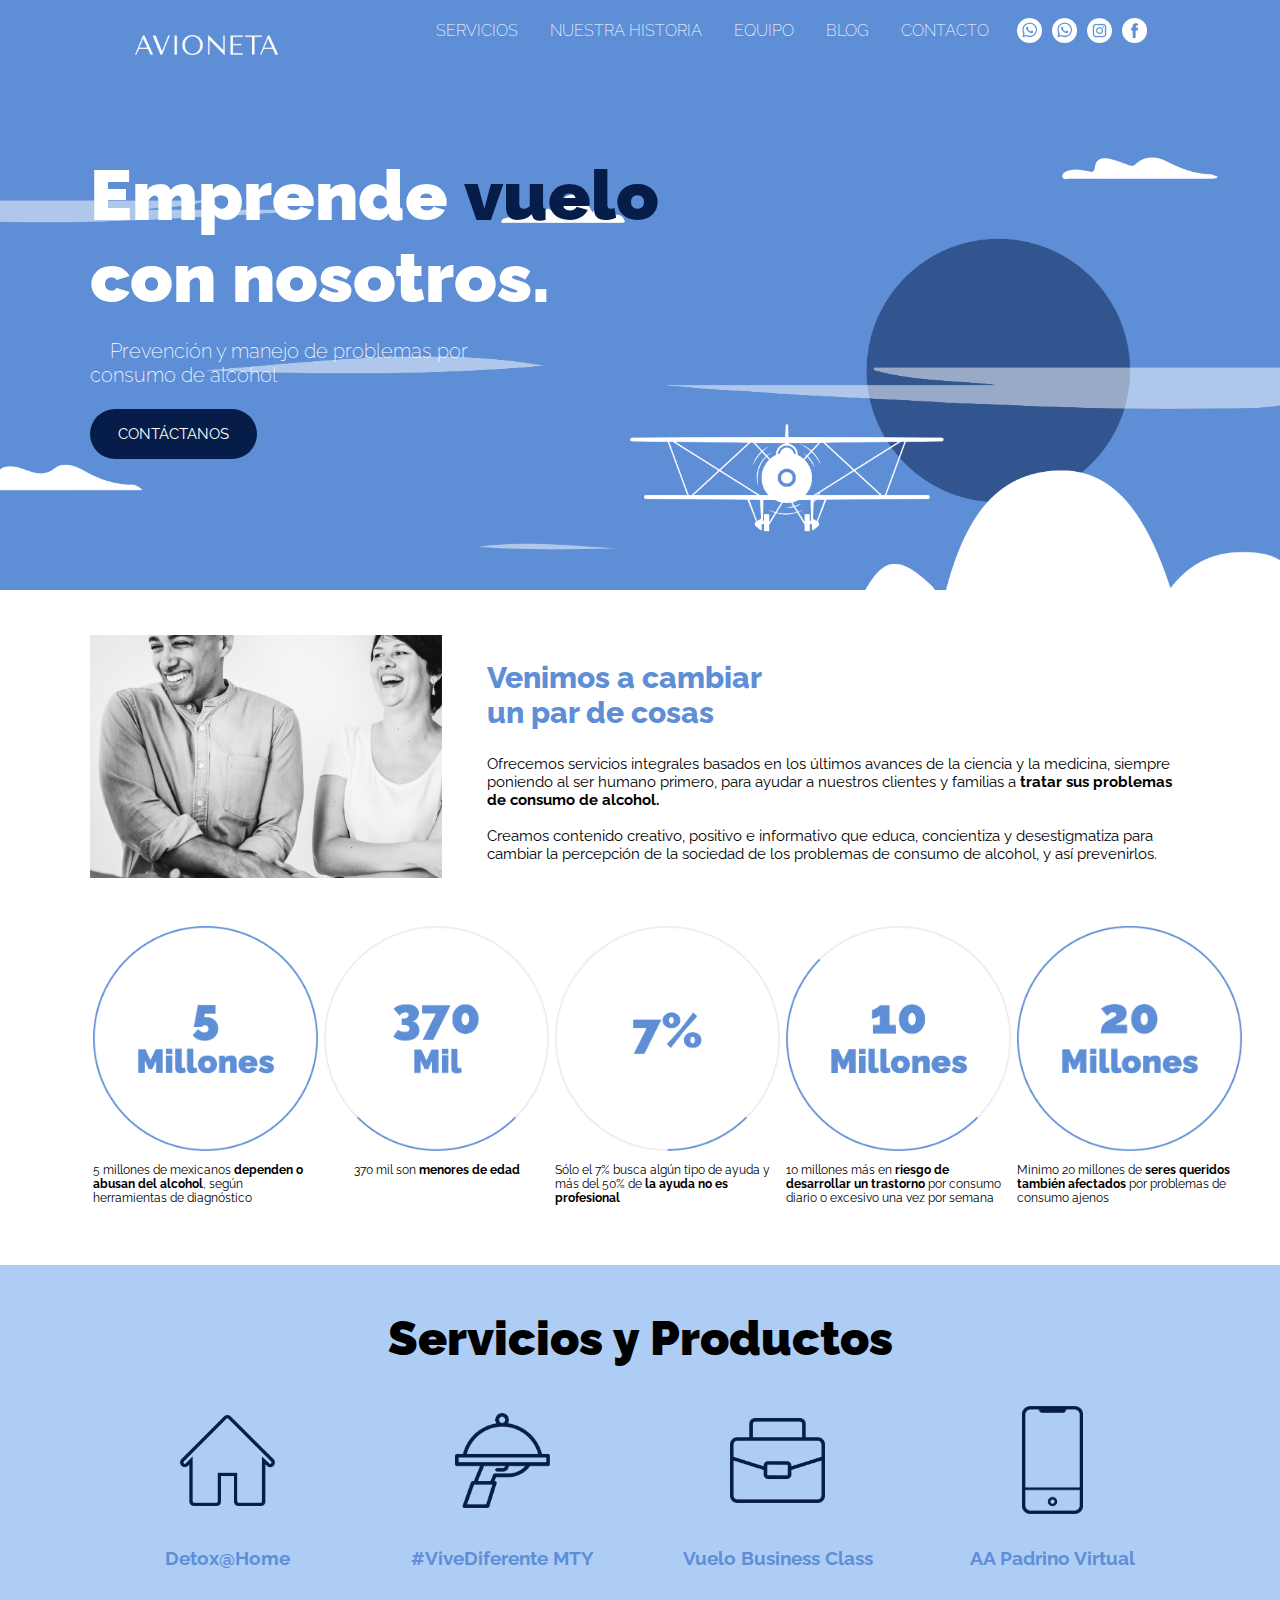
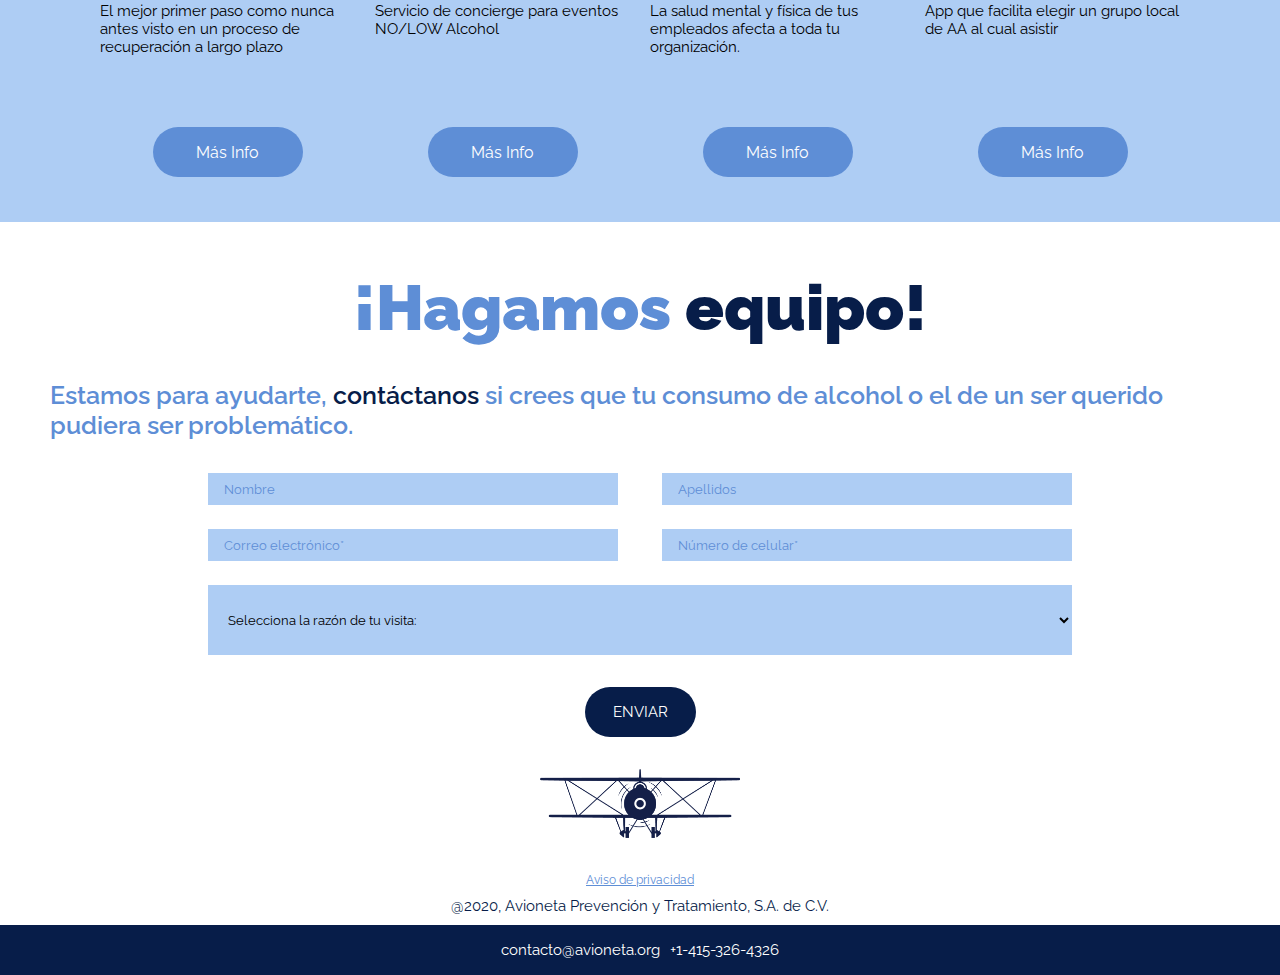
==== commit 28e245bc: "new_page" ====
--- a/index.html
+++ b/index.html
@@ -22,28 +22,30 @@
     </a>
     <div class="navbar-links">
       <ul>
-        <li><a href="#">SERVICIOS</a></li>
-        <li><a href="#">NUESTRA HISTORIA</a></li>
-        <li><a href="#">EQUIPO</a></li>
-        <li><a href="#">BLOG</a></li>
-        <li><a href="#">CONTACTO</a></li>
+        <li><a class='link-link' href="#sec_link">SERVICIOS</a></li>
+        <li><a class='hover_link' target="_blank" href="/pages/aboutus.html">NUESTRA HISTORIA</a></li>
+        <li><a target="_blank" href="/pages/team.html">EQUIPO</a></li>
+        <li><a target="_blank" href="#">BLOG</a></li>
+        <li><a href="#contact_form">CONTACTO</a></li>
         <div class='icons'>
-          <a href=""><img src="/assets/Avio_WEB_Asset-03.png" alt=""></a>
-          <a href=""><img src="/assets/Avio_WEB_Asset-04.png" alt=""></a>
-          <a href=""><img src="/assets/Avio_WEB_Asset-05.png" alt=""></a>
+          <a target="_blank" href="https://wa.link/pgxwq9" ><img src="/assets/Avio_WEB_Asset-03.png" alt=""></a>
+          <a target="_blank" href="mailto:contacto@avioneta.org"><img src="/assets/Avio_WEB_Asset-03.png" alt=""></a>
+          <a  target="_blank" href="https://www.instagram.com/avioneta_mx/"><img src="/assets/Avio_WEB_Asset-04.png" alt=""></a>
+          <a target="_blank" href="https://www.facebook.com/avioneta.mx"><img src="/assets/Avio_WEB_Asset-05.png" alt=""></a>
         </div>
       </ul>
-
     </div>
   </nav>
 
   <!-- Hero Image Section -->
-  <div class="hero-logo-mobile"></div>
+  <!-- <div class="hero-logo-mobile"></div> -->
   <div class="hero-image">
     <div class="container-hero-image">
-      <h1 class="emprende-vuelo"> Emprende <p class="vuelo">vuelo </p> <br/> con nosotros.</h1>
-      <h1><span class="hero-heading">Prevención y manejo de problemas <br/> consumo de alcohol</span></h1>
-      <button class="btn-contact">CONTACTANOS</button>
+      <div class="background_text_mobile">
+        <h1 class="emprende-vuelo"> Emprende <p class="vuelo">vuelo </p> <br/> con nosotros.</h1>
+        <h1><span class="hero-heading">Prevención y manejo de problemas por<br/>consumo de alcohol</span></h1>
+        <button class="btn-contact">CONTÁCTANOS</button>
+      </div>
     </div>
   </div>
 
@@ -61,8 +63,7 @@
 
         Creamos contenido creativo, positivo e informativo que educa, 
         concientiza y desestigmatiza para cambiar la percepción 
-        de la sociedad de los problemas de consumo de alcohol y así 
-        prevenirlos</p>
+        de la sociedad de los problemas de consumo de alcohol, y así prevenirlos.</p>
     </div>
   </div>
 
@@ -84,7 +85,7 @@
 
     <div class="circle_container">
       <div class="circle circle3"></div>
-      <p class="content_servicio">Solo el 7% buscan algún tipo 
+      <p class="content_servicio">Sólo el 7% busca algún tipo 
         de ayuda y más del 50% de 
         <span class="bold"> la ayuda no es profesional</span></p>
     </div>
@@ -92,13 +93,12 @@
     <div class="circle_container">
       <div class="circle circle4"></div>
       <p class="content_servicio">10 millones más en <span class="bold">riesgo 
-        por consumo diario</span> o 
-        excesivo una vez por semana</p>
+        de desarrollar un trastorno</span> por consumo diario o excesivo una vez por semana</p>
     </div>
 
     <div class="circle_container">
       <div class="circle circle5"></div>
-      <p class="content_servicio">20 millones de 
+      <p class="content_servicio">Minimo 20 millones de 
         <span class="bold">seres queridos también afectados</span>
         por problemas de consumo 
         ajenos</p>
@@ -108,46 +108,47 @@
 
   <!-- Section 2 Servicios y Productos -->
   <div class="big_container">
-    <h1 class="section2_heading">Servicios y Productos</h1>
+    <h1 class="section2_heading" id='sec_link'>Servicios y Productos</h1>
     
       <div class="seccion2_main_container">
         <div class="servicio_container">
           <div class="servicio servicio1"></div>
-          <h3>Detox @Home</h3>
-          <p>Ayuda a un ser querido que 
-            sufre síndrome de 
-            abstinencia al dejar de tomar</p>
-            <input class="btn-image btn1" onclick="dropdown1()" type="image" id="btn-mas-info" alt="Más Información"
-            src="/assets/155x50.png">
+          <h3>Detox@Home</h3>
+          <p class="para_servicio">El mejor primer paso como nunca antes visto en un proceso de recuperación a largo plazo</p>
+            <!-- <input class="btn-image btn1" onclick="dropdown1()" type="image" id="btn-mas-info" alt="Más Información" src="/assets/155x50.png"> -->
+            <a href="mailto:contacto@avioneta.org" target="_blank"  class='a-btn'><button class="btn-product-page">Más Info</button></a>
         </div>
   
         <div class="servicio_container">
           <div class="servicio servicio2"></div>
-          <h3>#Vive Diferente</h3>
-          <p>Servicio de concierge 
+          <h3>#ViveDiferente MTY</h3>
+          <p class="para_servicio">Servicio de concierge 
             para eventos 
             NO/LOW Alcohol</p>
-            <input class="btn-image btn2" onclick="dropdown2()" type="image" id="btn-mas-info" alt="Más Información"
-            src="/assets/output-onlinepngtools.png">
+            <!-- <input class="btn-image btn2" onclick="dropdown2()" type="image" id="btn-mas-info" alt="Más Información"
+            src="/assets/output-onlinepngtools.png"> -->
+            <a href="mailto:contacto@avioneta.org" target="_blank" class='a-btn'><button class="btn-product-page">Más Info</button></a>
         </div>
   
         <div class="servicio_container">
           <div class="servicio servicio3"></div>
           <h3>Vuelo Business Class</h3>
-          <p>La salud mental y física de 
+          <p class="para_servicio">La salud mental y física de 
             tus empleados afecta a toda 
             tu organización.</p>
-            <input class="btn-image btn3" type="image" onclick="dropdown3()" id="btn-mas-info" alt="Más Información"
-            src="/assets/output-onlinepngtools.png">
+            <!-- <input class="btn-image btn3" type="image" onclick="dropdown3()" id="btn-mas-info" alt="Más Información"
+            src="/assets/output-onlinepngtools.png"> -->
+            <a href="mailto:contacto@avioneta.org" target="_blank" class='a-btn'><button class="btn-product-page">Más Info</button></a>
         </div>
   
         <div class="servicio_container">
           <div class="servicio servicio4"></div>
           <h3>AA Padrino Virtual</h3>
-          <p>App local que facilita elegir un 
-            grupo de AA al cual atende</p>
-            <input class="btn-image btn4" onclick="dropdown4()" type="image" id="btn-mas-info" alt="Más Información"
-            src="/assets/output-onlinepngtools.png">
+          <p class="para_servicio">App que facilita elegir un 
+            grupo local de AA al cual asistir</p>
+            <!-- <input class="btn-image btn4" onclick="dropdown4()" type="image" id="btn-mas-info" alt="Más Información"
+            src="/assets/output-onlinepngtools.png"> -->
+            <a href="mailto:contacto@avioneta.org" target="_blank" class='a-btn'><button class="btn-product-page">Más Info</button></a>
         </div>
       </div>
   </div>
@@ -166,16 +167,16 @@
 
     <!-- Seccion 4 Contactanos -->
     <div class="section_4_main">
-        <h1 class="heading_hagamos_equipo">¡Hagamos <span class="blue">equipo!</span></h1>
+        <h1 class="heading_hagamos_equipo" id="contact_form">¡Hagamos <span class="blue">equipo!</span></h1>
         <!-- <h3 class="section4_subheading1">Ponte en contacto con nosotros</h3> -->
-         <h3 class="section4_subheading2">Estamos para ayudarte, <span class="blue">contáctanos</span> si crees que tu consumo <br/> de alcohol o el de un ser querido pudiera ser problemático. <br>
+         <h3 class="section4_subheading2">Estamos para ayudarte, <span class="blue">contáctanos</span> si crees que tu consumo de alcohol o el de un ser querido pudiera ser problemático. <br>
           </h3>
           <!-- Error Message -->
           <div class="error_message" id='error_message'></div>
            <form action="" class="contact_form" onsubmit="validation()">
             <div class="form_section">
-              <input type="text" placeholder="Nombre*" id="name">
-              <input type="text" placeholder="Apellidos*" id="last_name">
+              <input type="text" placeholder="Nombre" id="name">
+              <input type="text" placeholder="Apellidos" id="last_name">
             </div> 
             <div class="form_section">
               <input type="text" placeholder="Correo electrónico*" id="user_email">
@@ -183,10 +184,10 @@
             </div>
              
              <select class="select" name="" id="razon_visita">
-               <option value="no_selection">Selecciona la razón de tu visita:</option>
-               <option value="consumo_propio">Es posible que mi consumo de alchol es problemático</option>
-               <option value="ser_querido">Un ser querido tiene problemas con el alchol</option>
-               <option value="otra">Otra</option>
+               <option class='option_text'value="no_selection">Selecciona la razón de tu visita:</option>
+               <option class='option_text'value="consumo_propio">Es posible que mi consumo de alchol es problemático</option>
+               <option class='option_text' value="ser_querido">Un ser querido tiene problemas con el alchol</option>
+               <option class='option_text' value="otra">Otra</option>
               </select>
              
              <button type="submit" class="btn-contact">ENVIAR</button>
@@ -206,7 +207,11 @@
         <p class="avioneta_2020"> @2020, Avioneta Prevención y Tratamiento, S.A. de C.V.</p>
       </div>
     </nav>
-</footer>
+  </footer>
+<div class="franja">
+  <p>contacto@avioneta.org</p>
+  <p>+1-415-326-4326</p>
+</div>
   <script src="https://smtpjs.com/v3/smtp.js"></script>
   <script src="script.js" defer></script>
 </body>
--- a/styles/style.css
+++ b/styles/style.css
@@ -17,7 +17,6 @@
   display: -webkit-box;
   display: -ms-flexbox;
   display: flex;
-  position: relative;
   -webkit-box-pack: justify;
       -ms-flex-pack: justify;
           justify-content: space-between;
@@ -48,6 +47,7 @@
 }
 
 .navbar-links {
+  width: 100%;
   height: 100%;
   -webkit-box-align: center;
       -ms-flex-align: center;
@@ -89,7 +89,7 @@
 
 .toggle-button {
   position: absolute;
-  top: .75rem;
+  top: 1.5rem;
   right: 1rem;
   display: none;
   -webkit-box-orient: vertical;
@@ -133,7 +133,7 @@
   margin: 5px;
 }
 
-@media (max-width: 800px) {
+@media (max-width: 650px) {
   .navbar {
     -webkit-box-orient: vertical;
     -webkit-box-direction: normal;
@@ -142,6 +142,7 @@
     -webkit-box-align: start;
         -ms-flex-align: start;
             align-items: flex-start;
+    width: 100%;
   }
   .toggle-button {
     display: -webkit-box;
@@ -166,9 +167,34 @@
     padding: .5rem 1rem;
   }
   .navbar-links.active {
+    padding-top: 10px;
+    height: 250px;
+    display: block;
+    position: absolute;
+    top: 80px;
+    z-index: 10;
+    background: #071d49;
+  }
+  .icons {
     display: -webkit-box;
     display: -ms-flexbox;
     display: flex;
+    -webkit-box-orient: horizontal;
+    -webkit-box-direction: normal;
+        -ms-flex-direction: row;
+            flex-direction: row;
+    width: 150px;
+    -webkit-box-align: center;
+        -ms-flex-align: center;
+            align-items: center;
+    -webkit-box-pack: justify;
+        -ms-flex-pack: justify;
+            justify-content: space-between;
+    margin-left: 1%;
+    margin-top: 8px;
+  }
+  .navbar-links li a:hover {
+    color: #5e8ed6;
   }
 }
 
@@ -215,6 +241,8 @@
   font-family: "Raleway", sans-serif;
   font-weight: 200;
   font-size: 20px;
+  margin-left: 20px;
+  margin-right: 20px;
 }
 
 .emprende-vuelo {
@@ -259,23 +287,71 @@
   background-color: #5e8ed6;
 }
 
-@media screen and (max-width: 650px) {
+@media (max-width: 650px) {
   .hero-image {
     height: 500px;
     background: url(../assets/Avio_WEB_Asset-02.png) no-repeat center;
     background-size: cover;
   }
+  .navbar {
+    -webkit-box-pack: center;
+        -ms-flex-pack: center;
+            justify-content: center;
+    -webkit-box-align: center;
+        -ms-flex-align: center;
+            align-items: center;
+  }
+  .toogle-button {
+    -ms-flex-item-align: center;
+        -ms-grid-row-align: center;
+        align-self: center;
+  }
+  .brand-title {
+    -webkit-box-pack: center;
+        -ms-flex-pack: center;
+            justify-content: center;
+  }
+  .hero-logo-mobile {
+    height: 0;
+  }
   .container-hero-image {
-    display: none;
+    display: -webkit-box;
+    display: -ms-flexbox;
+    display: flex;
+    -webkit-box-orient: vertical;
+    -webkit-box-direction: normal;
+        -ms-flex-direction: column;
+            flex-direction: column;
+  }
+  .emprende-vuelo {
+    font-size: 40px;
+  }
+  .vuelo {
+    font-size: 40x;
   }
   .hero-logo-mobile {
     background: url(../assets/Avio_WEB_Asset-02.png) no-repeat;
+    position: absolute;
     display: block;
     margin: auto;
     margin-top: 3rem;
     height: 100px;
     width: 410px;
     z-index: 3;
+  }
+  .container-hero-image {
+    position: relative;
+    width: 100%;
+    overflow: hidden;
+    margin-left: 5vh;
+    z-index: 2;
+    margin-top: 5rem;
+  }
+  .btn-contact {
+    width: 160px;
+  }
+  .background_text_mobile {
+    width: 80%;
   }
 }
 
@@ -374,6 +450,30 @@
   font-weight: bold;
 }
 
+@media (max-width: 650px) {
+  .img_couple {
+    -webkit-box-flex: 1;
+    /* flex: 1; */
+    background: url(../assets/Avio_WEB_Asset-08.png) no-repeat center;
+    background-size: 100%;
+    margin-right: 0;
+    height: 200px;
+  }
+  .seccion1_main_container {
+    -webkit-box-orient: vertical;
+    -webkit-box-direction: normal;
+        -ms-flex-direction: column;
+            flex-direction: column;
+  }
+  .vuelo {
+    font-size: 3rem;
+    background-color: #5e8ed6;
+  }
+  .content_servicio {
+    font-size: 15px;
+  }
+}
+
 h3 {
   color: #5e8ed6;
 }
@@ -421,9 +521,7 @@
   -webkit-box-align: center;
       -ms-flex-align: center;
           align-items: center;
-  -webkit-box-pack: center;
-      -ms-flex-pack: center;
-          justify-content: center;
+  margin: 0px 10px 0px 10px;
 }
 
 .servicio_container input {
@@ -457,9 +555,10 @@
   -ms-flex-item-align: center;
       -ms-grid-row-align: center;
       align-self: center;
-  -webkit-box-pack: center;
-      -ms-flex-pack: center;
-          justify-content: center;
+  -webkit-box-pack: start;
+      -ms-flex-pack: start;
+          justify-content: flex-start;
+  justify-self: flex-start;
 }
 
 .servicio2 {
@@ -468,9 +567,10 @@
   -ms-flex-item-align: center;
       -ms-grid-row-align: center;
       align-self: center;
-  -webkit-box-pack: center;
-      -ms-flex-pack: center;
-          justify-content: center;
+  -webkit-box-pack: start;
+      -ms-flex-pack: start;
+          justify-content: flex-start;
+  justify-self: flex-start;
 }
 
 .servicio3 {
@@ -479,9 +579,9 @@
   -ms-flex-item-align: center;
       -ms-grid-row-align: center;
       align-self: center;
-  -webkit-box-pack: center;
-      -ms-flex-pack: center;
-          justify-content: center;
+  -webkit-box-pack: start;
+      -ms-flex-pack: start;
+          justify-content: flex-start;
 }
 
 .servicio4 {
@@ -490,9 +590,9 @@
   -ms-flex-item-align: center;
       -ms-grid-row-align: center;
       align-self: center;
-  -webkit-box-pack: center;
-      -ms-flex-pack: center;
-          justify-content: center;
+  -webkit-box-pack: start;
+      -ms-flex-pack: start;
+          justify-content: flex-start;
 }
 
 .btn-image {
@@ -516,6 +616,69 @@
 
 .display_container {
   display: none;
+}
+
+.btn-product-page {
+  background-color: #5e8ed6;
+  height: 50px;
+  width: 150px;
+  font-size: 16px;
+  font-weight: 400;
+  border: none;
+  border-radius: 2rem;
+  text-decoration: none;
+  color: white;
+  display: block;
+  margin-top: 10px;
+}
+
+.btn-product-page:hover {
+  background-color: #071d49;
+}
+
+.a-btn {
+  justify-self: flex-end;
+  text-decoration: none;
+}
+
+.para_servicio {
+  height: 100px;
+}
+
+@media (max-width: 650px) {
+  .big_container {
+    -webkit-box-orient: vertical;
+    -webkit-box-direction: normal;
+        -ms-flex-direction: column;
+            flex-direction: column;
+  }
+  .seccion2_main_container {
+    -webkit-box-orient: vertical;
+    -webkit-box-direction: normal;
+        -ms-flex-direction: column;
+            flex-direction: column;
+  }
+  .heading_hagamos_equipo {
+    font-size: 2rem;
+  }
+  .para_servicio {
+    width: 250px;
+    height: 100px;
+  }
+  .servicio_container {
+    margin-top: 10px;
+  }
+  .section2_heading {
+    margin-top: 4rem;
+    font-size: 2rem;
+  }
+  .para_servicio {
+    height: 50px;
+    width: 280px;
+  }
+  .servicio {
+    margin-top: 30px;
+  }
 }
 
 h3 {
@@ -552,6 +715,8 @@
   font-family: "Raleway", sans-serif;
   font-weight: 600;
   color: #5e8ed6;
+  margin-right: 50px;
+  margin-left: 50px;
 }
 
 input {
@@ -663,13 +828,55 @@
   height: 100;
 }
 
+.option_text {
+  color: #5e8ed6;
+}
+
+@media (max-width: 650px) {
+  .heading_hagamos_equipo {
+    font-size: 2.2rem;
+  }
+  .section4_subheading2 {
+    font-size: 20px;
+    font-family: "Raleway", sans-serif;
+    font-weight: 600;
+    color: #5e8ed6;
+    margin-left: 50px;
+    margin-right: 50px;
+  }
+  .contact_form {
+    display: -webkit-box;
+    display: -ms-flexbox;
+    display: flex;
+    -webkit-box-orient: vertical;
+    -webkit-box-direction: normal;
+        -ms-flex-direction: column;
+            flex-direction: column;
+  }
+  .form_section {
+    display: -webkit-box;
+    display: -ms-flexbox;
+    display: flex;
+    -webkit-box-orient: vertical;
+    -webkit-box-direction: normal;
+        -ms-flex-direction: column;
+            flex-direction: column;
+  }
+  input {
+    width: 100%;
+  }
+  .select {
+    height: 40px;
+  }
+}
+
 h3 {
   color: #5e8ed6;
 }
 
 .main-footer {
   background: white;
-  padding: 2rem;
+  padding: 20px 5px 0px 5px;
   background-color: white;
   display: -webkit-box;
   display: -ms-flexbox;
@@ -694,10 +901,10 @@
   display: -webkit-box;
   display: -ms-flexbox;
   display: flex;
-  -webkit-box-orient: horizontal;
-  -webkit-box-direction: normal;
-      -ms-flex-direction: row;
-          flex-direction: row;
+  -webkit-box-orient: vertical;
+  -webkit-box-direction: normal;
+      -ms-flex-direction: column;
+          flex-direction: column;
   color: #071d49;
   -webkit-box-align: center;
       -ms-flex-align: center;
@@ -706,16 +913,50 @@
       -ms-flex-pack: center;
           justify-content: center;
   width: 100%;
+  margin: auto;
 }
 
 .aviso_privacidad {
   color: #5e8ed6;
-  font-size: 0.75rem;
-  justify-self: flex-start;
+  font-size: 12px;
+  margin: auto;
 }
 
 .avioneta_2020 {
   margin-right: 100px;
+  -webkit-box-flex: 2;
+      -ms-flex: 2;
+          flex: 2;
+  text-align: center;
+  margin: auto;
+  margin-top: 10px;
+  margin-bottom: 10px;
+}
+
+.franja {
+  display: -webkit-box;
+  display: -ms-flexbox;
+  display: flex;
+  width: 100%;
+  -webkit-box-orient: horizontal;
+  -webkit-box-direction: normal;
+      -ms-flex-direction: row;
+          flex-direction: row;
+  height: 50px;
+  background-color: #071d49;
+  margin: 0;
+  padding: 0;
+  color: white;
+  -webkit-box-align: center;
+      -ms-flex-align: center;
+          align-items: center;
+  -webkit-box-pack: center;
+      -ms-flex-pack: center;
+          justify-content: center;
+}
+
+.franja p {
+  margin: 5px;
 }
 
 * {
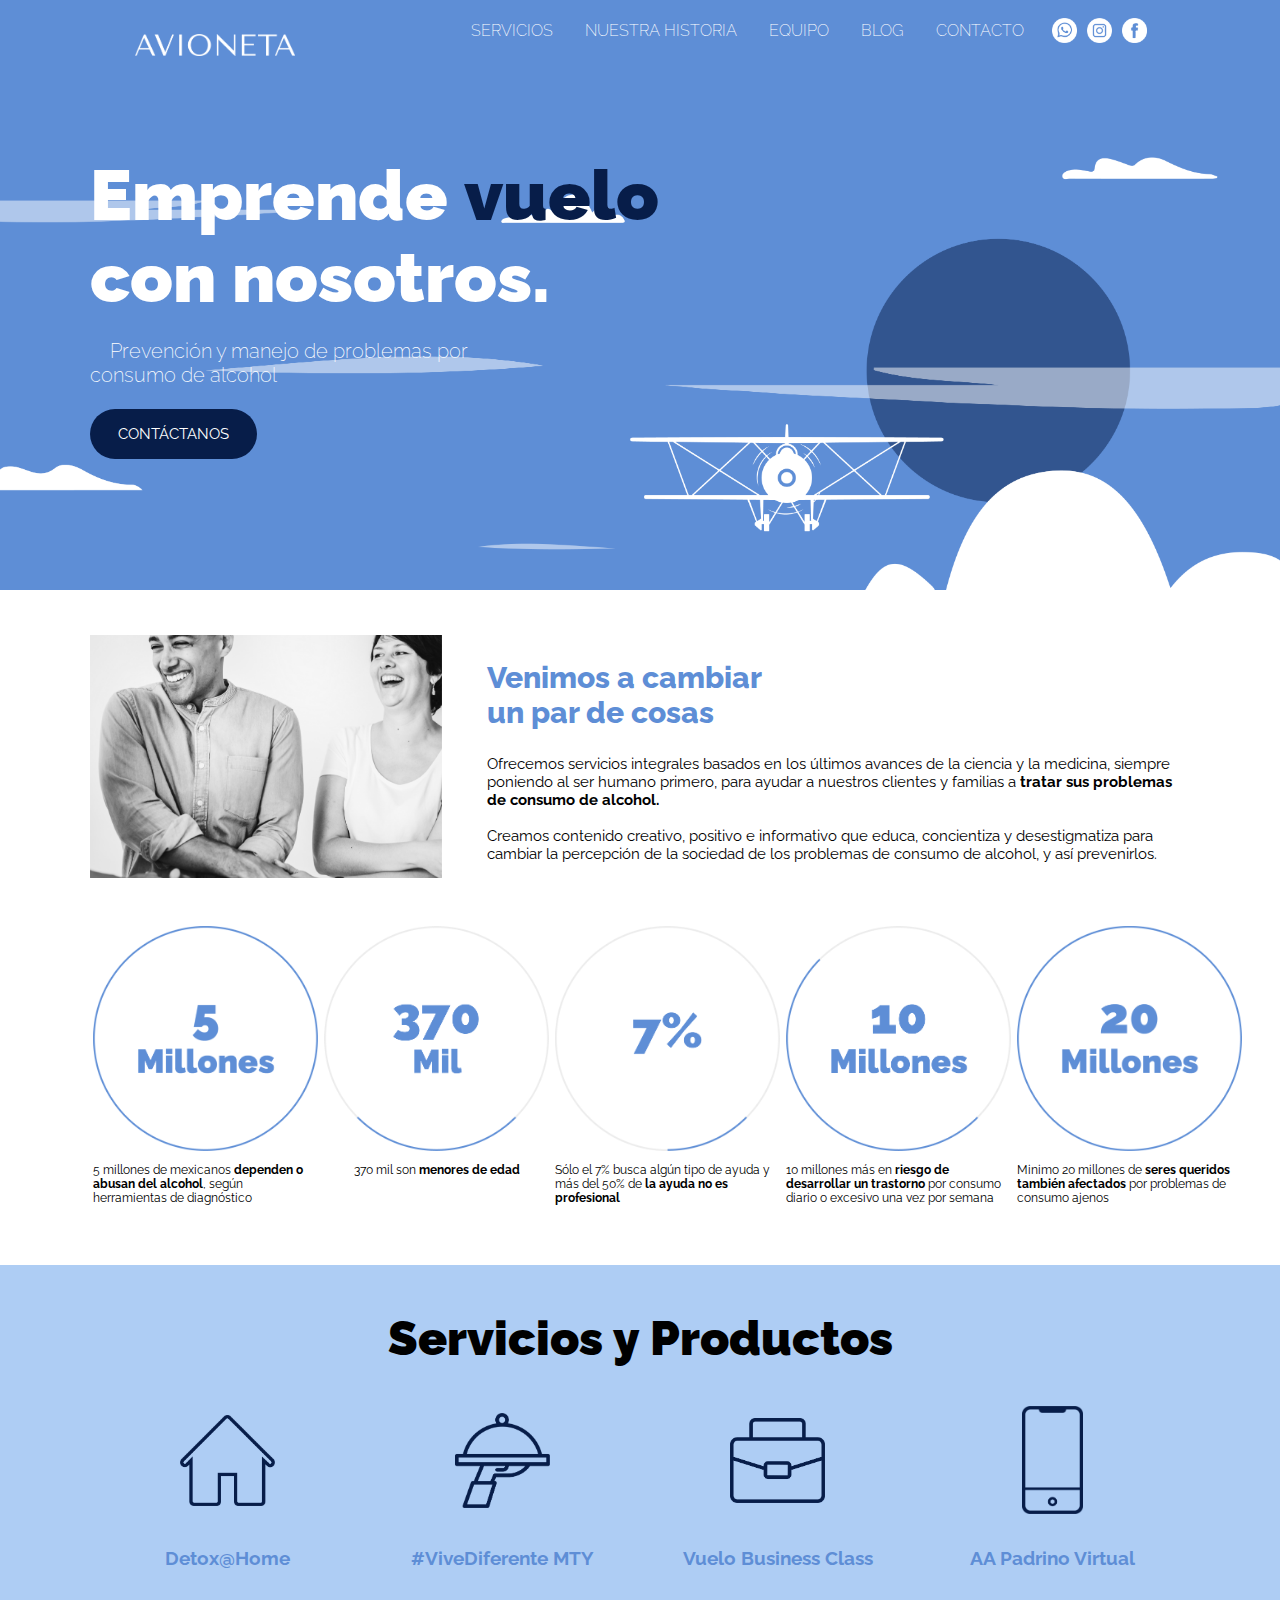
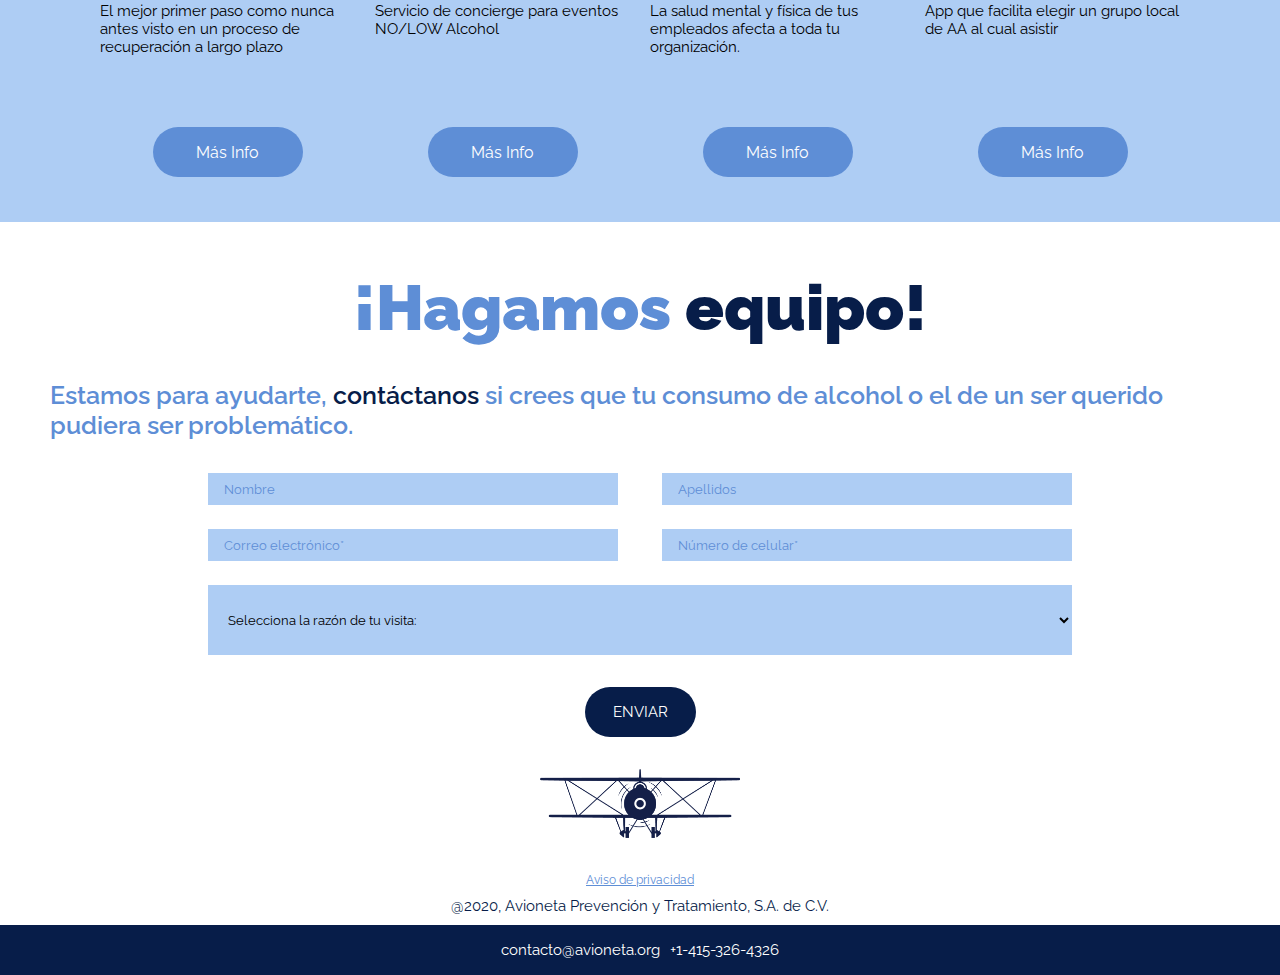
==== commit 1fe5aa35: "cambios ortografia" ====
--- a/index.html
+++ b/index.html
@@ -29,7 +29,7 @@
         <li><a href="#contact_form">CONTACTO</a></li>
         <div class='icons'>
           <a target="_blank" href="https://wa.link/pgxwq9" ><img src="/assets/Avio_WEB_Asset-03.png" alt=""></a>
-          <a target="_blank" href="mailto:contacto@avioneta.org"><img src="/assets/Avio_WEB_Asset-03.png" alt=""></a>
+          <!-- <a target="_blank" href="mailto:contacto@avioneta.org"><img src="/assets/Avio_WEB_Asset-03.png" alt=""></a> -->
           <a  target="_blank" href="https://www.instagram.com/avioneta_mx/"><img src="/assets/Avio_WEB_Asset-04.png" alt=""></a>
           <a target="_blank" href="https://www.facebook.com/avioneta.mx"><img src="/assets/Avio_WEB_Asset-05.png" alt=""></a>
         </div>
@@ -185,8 +185,8 @@
              
              <select class="select" name="" id="razon_visita">
                <option class='option_text'value="no_selection">Selecciona la razón de tu visita:</option>
-               <option class='option_text'value="consumo_propio">Es posible que mi consumo de alchol es problemático</option>
-               <option class='option_text' value="ser_querido">Un ser querido tiene problemas con el alchol</option>
+               <option class='option_text'value="consumo_propio">Es posible que mi consumo de alcohol es problemático</option>
+               <option class='option_text' value="ser_querido">Un ser querido tiene problemas con el alcohol</option>
                <option class='option_text' value="otra">Otra</option>
               </select>
              
